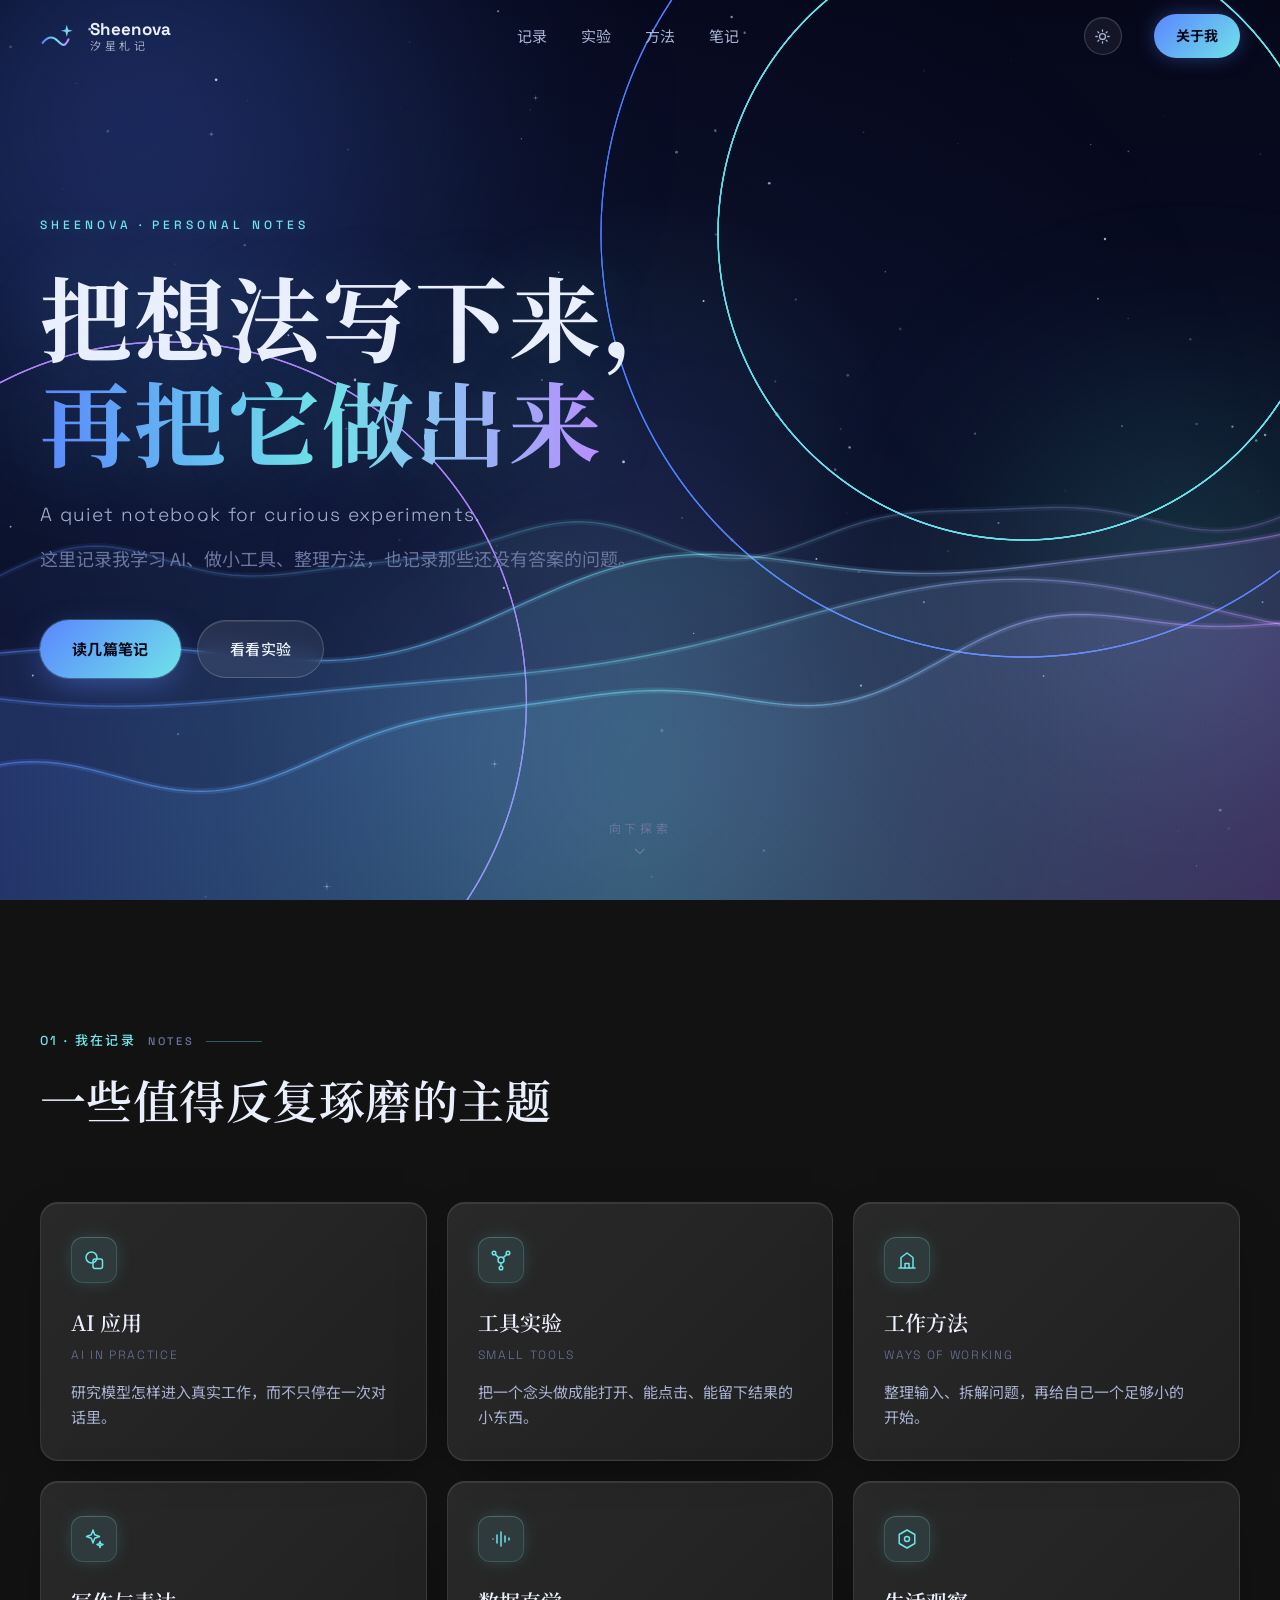
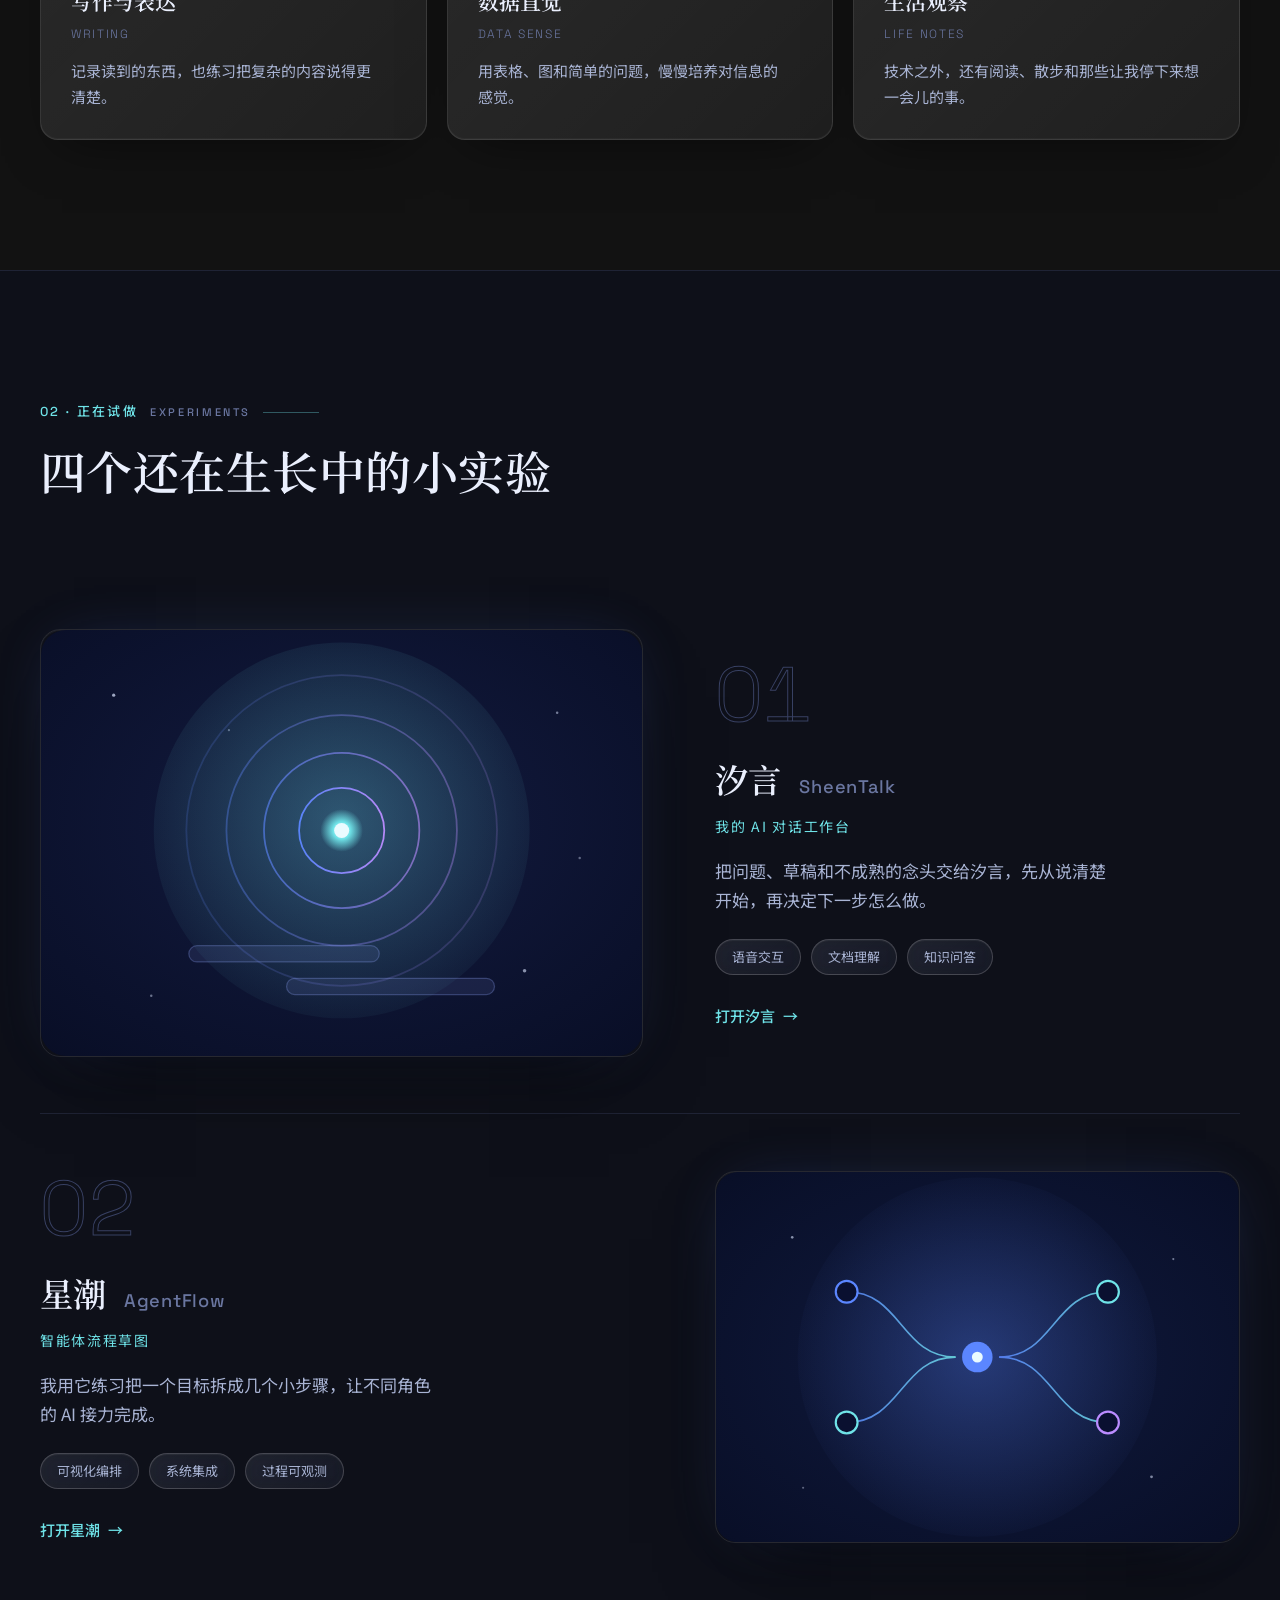
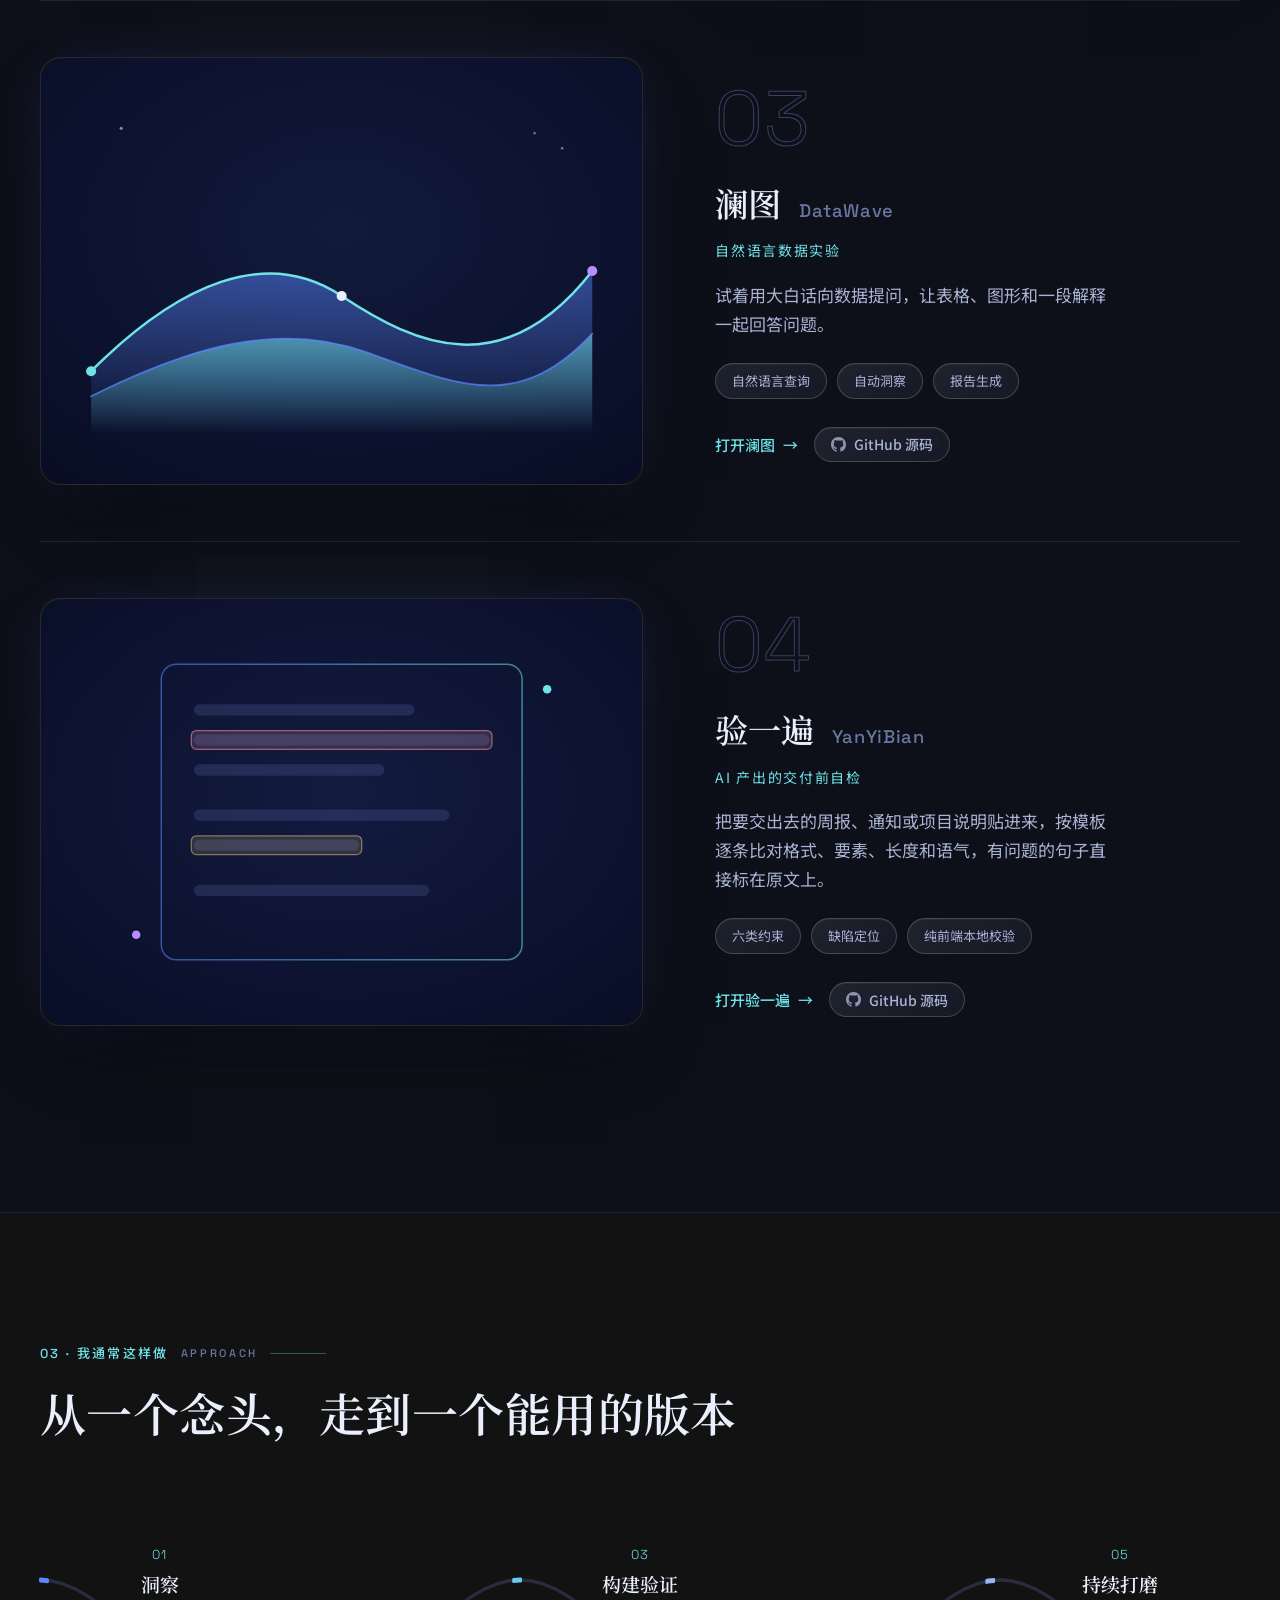
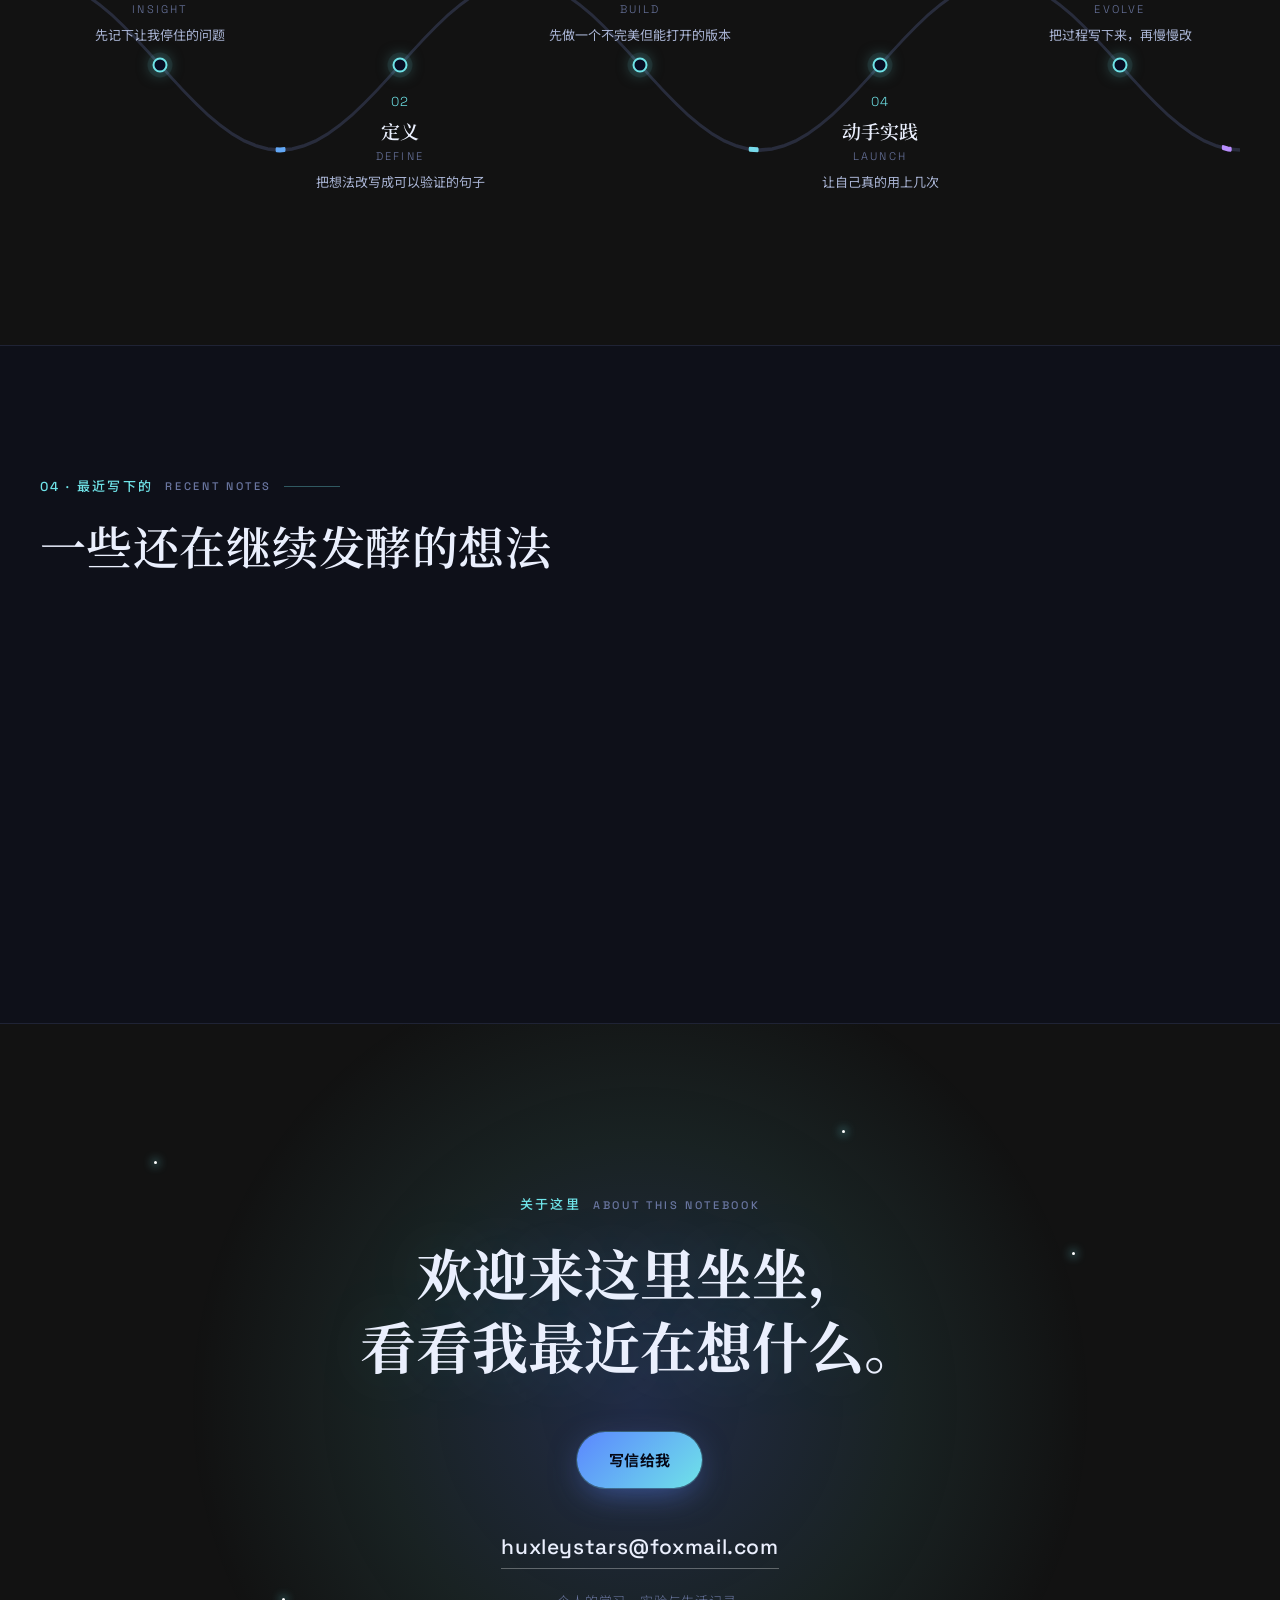
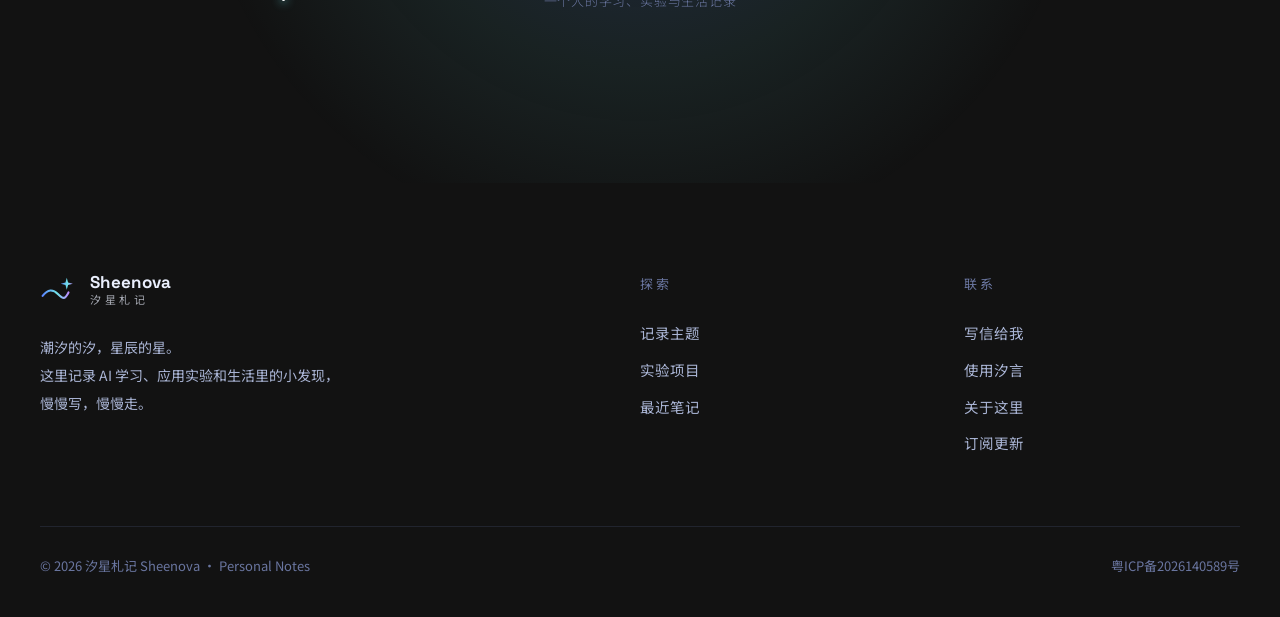
==== index.html @ e11d9e6f "feat: 并入验一遍实验页（纯前端约束校验与缺陷定位） - 新增 yanyibian.html / yanyibian.css / yanyibian.js：六类约束检查、缺陷定位到片段、三档结论 " ====
<!DOCTYPE html>
<html lang="zh-CN">
<head>
<meta charset="UTF-8">
<script>/* 主题须在首帧前定下来，否则会先闪暗色再跳。默认暗色，不跟随系统。 */(function(){try{var t=localStorage.getItem("sheenova-theme");document.documentElement.setAttribute("data-theme",t==="light"?"light":"dark");}catch(e){}})();</script>
<meta name="viewport" content="width=device-width, initial-scale=1.0">
<title>汐星札记 Sheenova — 一个人的 AI 实验与生活记录</title>
<meta name="description" content="汐星札记是一个个人博客，记录 AI 学习、应用实验、工作方法和生活里的小发现。">

<!-- 分享卡片：微信 / QQ / 微博 / Twitter 抓取用 -->
<meta property="og:type" content="website">
<meta property="og:site_name" content="汐星札记">
<meta property="og:locale" content="zh_CN">
<meta property="og:title" content="汐星札记 Sheenova — 一个人的 AI 实验与生活记录">
<meta property="og:description" content="记录 AI 学习、应用实验、工作方法和生活里的小发现。">
<meta property="og:url" content="https://sheenova.cn/">
<meta property="og:image" content="https://sheenova.cn/og-image.jpg">
<meta property="og:image:width" content="1200">
<meta property="og:image:height" content="630">
<meta property="og:image:alt" content="汐星札记 —— 汐言、星潮、澜图、验一遍四个实验的界面预览">
<meta name="twitter:card" content="summary_large_image">
<meta name="twitter:title" content="汐星札记 Sheenova">
<meta name="twitter:description" content="记录 AI 学习、应用实验、工作方法和生活里的小发现。">
<meta name="twitter:image" content="https://sheenova.cn/og-image.jpg">
<link rel="canonical" href="https://sheenova.cn/">
<link rel="alternate" type="application/rss+xml" title="汐星札记" href="feed.xml">

<!-- 站点图标：老浏览器取 ico，现代浏览器取内联 SVG -->
<link rel="icon" href="favicon.ico" sizes="any">
<link rel="icon" href="data:image/svg+xml,%3Csvg xmlns='http://www.w3.org/2000/svg' viewBox='0 0 32 32'%3E%3Cdefs%3E%3ClinearGradient id='g' x1='0' y1='0' x2='1' y2='1'%3E%3Cstop offset='0' stop-color='%235B86FF'/%3E%3Cstop offset='1' stop-color='%23BB8CFF'/%3E%3C/linearGradient%3E%3C/defs%3E%3Cpath d='M16 3l2.8 8.2L27 14l-8.2 2.8L16 25l-2.8-8.2L5 14l8.2-2.8z' fill='url(%23g)'/%3E%3C/svg%3E">
<link rel="preconnect" href="https://fonts.googleapis.com">
<link rel="preconnect" href="https://fonts.gstatic.com" crossorigin>
<link href="https://fonts.googleapis.com/css2?family=Noto+Serif+SC:wght@600;700&family=Noto+Sans+SC:wght@400;500;700&family=Space+Grotesk:wght@300;500;700&display=swap" rel="stylesheet">
<link rel="stylesheet" href="style.css?v=5">
<link rel="stylesheet" href="theme.css?v=1">
<noscript><style>.reveal{opacity:1 !important;transform:none !important}.cursor-glow{display:none}</style></noscript>
</head>
<body>

<!-- 动态背景：流动渐变光晕 + 星空 + 鼠标光晕 -->
<div class="aurora" aria-hidden="true">
  <span class="blob blob-1"></span>
  <span class="blob blob-2"></span>
  <span class="blob blob-3"></span>
</div>
<canvas id="cosmos" aria-hidden="true"></canvas>
<div class="cursor-glow" aria-hidden="true"></div>

<!-- ============ NAV ============ -->
<nav id="nav" aria-label="主导航">
  <div class="nav-inner">
    <a class="brand" href="#top" aria-label="汐星札记首页">
      <svg class="brand-mark" viewBox="0 0 44 32" fill="none" aria-hidden="true">
        <defs>
          <linearGradient id="lg-brand" x1="0" y1="0" x2="1" y2="0">
            <stop offset="0" stop-color="#5B86FF"/>
            <stop offset=".55" stop-color="#6FE3E8"/>
            <stop offset="1" stop-color="#BB8CFF"/>
          </linearGradient>
        </defs>
        <path d="M3 24 C 9 16, 15 16, 21 22 S 29 28, 33 20" stroke="url(#lg-brand)" stroke-width="2.4" stroke-linecap="round"/>
        <path d="M31 3 L32.5 8.5 L38 10 L32.5 11.5 L31 17 L29.5 11.5 L24 10 L29.5 8.5 Z" fill="url(#lg-brand)"/>
      </svg>
      <span class="brand-text">
        <span class="brand-en">Sheenova</span>
        <span class="brand-cn">汐星札记</span>
      </span>
    </a>
    <div class="nav-links" id="nav-links">
      <a href="#capabilities">记录</a>
      <a href="#products">实验</a>
      <a href="#method">方法</a>
      <a href="#insights">笔记</a>
    </div>
    <button class="theme-toggle" type="button" aria-label="切换到白天模式" aria-pressed="false">
  <svg class="ti-sun" viewBox="0 0 24 24" fill="none" stroke="currentColor" stroke-width="1.8" stroke-linecap="round" aria-hidden="true"><circle cx="12" cy="12" r="4.2"/><path d="M12 2.6v2.1M12 19.3v2.1M2.6 12h2.1M19.3 12h2.1M5.4 5.4l1.5 1.5M17.1 17.1l1.5 1.5M18.6 5.4l-1.5 1.5M6.9 17.1l-1.5 1.5"/></svg>
  <svg class="ti-moon" viewBox="0 0 24 24" fill="none" stroke="currentColor" stroke-width="1.8" stroke-linecap="round" stroke-linejoin="round" aria-hidden="true"><path d="M20.6 14.7A8.7 8.7 0 1 1 9.3 3.4a6.9 6.9 0 0 0 11.3 11.3Z"/></svg>
</button>
<a class="nav-cta" href="#contact">关于我</a>
    <button class="nav-toggle" aria-label="打开菜单" aria-expanded="false">
      <span></span><span></span>
    </button>
  </div>
</nav>

<!-- ============ HERO ============ -->
<header class="hero" id="top">
  <canvas id="tide" aria-hidden="true"></canvas>
  <div class="hero-content">
    <p class="hero-eyebrow">SHEENOVA · PERSONAL NOTES</p>
    <h1 class="hero-title">把想法写下来，<br><span class="grad-text">再把它做出来</span></h1>
    <p class="hero-en">A quiet notebook for curious experiments.</p>
    <p class="hero-sub">这里记录我学习 AI、做小工具、整理方法，也记录那些还没有答案的问题。</p>
    <div class="hero-ctas">
      <a class="btn btn-primary" href="#insights">读几篇笔记</a>
      <a class="btn btn-ghost" href="#products">看看实验</a>
    </div>
  </div>
  <div class="hero-hint" aria-hidden="true">
    <span>向下探索</span>
    <svg viewBox="0 0 16 16" fill="none"><path d="M3 6l5 5 5-5" stroke="currentColor" stroke-width="1.5" stroke-linecap="round" stroke-linejoin="round"/></svg>
  </div>
</header>

<main>

<!-- ============ 记录主题 ============ -->
<section class="section" id="capabilities">
  <div class="container">
    <div class="section-head reveal">
      <p class="section-label">01 · 我在记录 <span>NOTES</span></p>
      <h2 class="section-title">一些值得反复琢磨的主题</h2>
    </div>
    <div class="cap-grid">
      <article class="cap-card reveal" style="--d:.0s">
        <div class="cap-icon"><svg viewBox="0 0 24 24" fill="none" stroke="currentColor" stroke-width="1.5" stroke-linecap="round"><circle cx="9.5" cy="9.5" r="5.5"/><rect x="11" y="11" width="9.5" height="9.5" rx="2"/></svg></div>
        <h3>AI 应用</h3>
        <p class="cap-en">AI IN PRACTICE</p>
        <p class="cap-desc">研究模型怎样进入真实工作，而不只停在一次对话里。</p>
      </article>
      <article class="cap-card reveal" style="--d:.06s">
        <div class="cap-icon"><svg viewBox="0 0 24 24" fill="none" stroke="currentColor" stroke-width="1.5" stroke-linecap="round"><circle cx="12" cy="12" r="3"/><circle cx="5" cy="5" r="1.8"/><circle cx="19" cy="5" r="1.8"/><circle cx="12" cy="20" r="1.8"/><path d="M6.6 6.6 10 10M17.4 6.6 14 10M12 15v3.2"/></svg></div>
        <h3>工具实验</h3>
        <p class="cap-en">SMALL TOOLS</p>
        <p class="cap-desc">把一个念头做成能打开、能点击、能留下结果的小东西。</p>
      </article>
      <article class="cap-card reveal" style="--d:.12s">
        <div class="cap-icon"><svg viewBox="0 0 24 24" fill="none" stroke="currentColor" stroke-width="1.5" stroke-linecap="round" stroke-linejoin="round"><path d="M4 20h16M6 20V9.5L12 5l6 4.5V20"/><path d="M10 20v-4.5h4V20"/></svg></div>
        <h3>工作方法</h3>
        <p class="cap-en">WAYS OF WORKING</p>
        <p class="cap-desc">整理输入、拆解问题，再给自己一个足够小的开始。</p>
      </article>
      <article class="cap-card reveal" style="--d:.0s">
        <div class="cap-icon"><svg viewBox="0 0 24 24" fill="none" stroke="currentColor" stroke-width="1.5" stroke-linejoin="round"><path d="M11 3l1.7 4.8L17.5 9.5l-4.8 1.7L11 16l-1.7-4.8L4.5 9.5l4.8-1.7Z"/><path d="M18 14.5l.8 2.2 2.2.8-2.2.8-.8 2.2-.8-2.2-2.2-.8 2.2-.8Z"/></svg></div>
        <h3>写作与表达</h3>
        <p class="cap-en">WRITING</p>
        <p class="cap-desc">记录读到的东西，也练习把复杂的内容说得更清楚。</p>
      </article>
      <article class="cap-card reveal" style="--d:.06s">
        <div class="cap-icon"><svg viewBox="0 0 24 24" fill="none" stroke="currentColor" stroke-width="1.5" stroke-linecap="round"><path d="M4 12v.01M8 8v8M12 5v14M16 9v6M20 11v2"/></svg></div>
        <h3>数据直觉</h3>
        <p class="cap-en">DATA SENSE</p>
        <p class="cap-desc">用表格、图和简单的问题，慢慢培养对信息的感觉。</p>
      </article>
      <article class="cap-card reveal" style="--d:.12s">
        <div class="cap-icon"><svg viewBox="0 0 24 24" fill="none" stroke="currentColor" stroke-width="1.5" stroke-linejoin="round"><path d="M12 3l7.8 4.5v9L12 21l-7.8-4.5v-9Z"/><circle cx="12" cy="12" r="2.5"/></svg></div>
        <h3>生活观察</h3>
        <p class="cap-en">LIFE NOTES</p>
        <p class="cap-desc">技术之外，还有阅读、散步和那些让我停下来想一会儿的事。</p>
      </article>
    </div>
  </div>
</section>

<!-- ============ 实验项目 ============ -->
<section class="section section-tint" id="products">
  <div class="container">
    <div class="section-head reveal">
      <p class="section-label">02 · 正在试做 <span>EXPERIMENTS</span></p>
      <h2 class="section-title">四个还在生长中的小实验</h2>
    </div>

    <div class="product-row reveal">
      <div class="product-visual" aria-hidden="true">
        <svg viewBox="0 0 480 340" fill="none">
          <defs>
            <radialGradient id="pv1bg" cx=".5" cy=".45" r=".85">
              <stop offset="0" stop-color="#131B40"/>
              <stop offset="1" stop-color="#070C22"/>
            </radialGradient>
            <radialGradient id="pv1glow" cx=".5" cy=".47" r=".62">
              <stop offset="0" stop-color="#6FE3E8" stop-opacity=".3"/>
              <stop offset="1" stop-color="#6FE3E8" stop-opacity="0"/>
            </radialGradient>
            <linearGradient id="pv1line" x1="0" y1="0" x2="1" y2="0">
              <stop offset="0" stop-color="#5B86FF"/><stop offset="1" stop-color="#BB8CFF"/>
            </linearGradient>
            <radialGradient id="pv1core" cx=".5" cy=".5" r=".5">
              <stop offset="0" stop-color="#EAFBFF"/>
              <stop offset=".4" stop-color="#6FE3E8"/>
              <stop offset="1" stop-color="#6FE3E8" stop-opacity="0"/>
            </radialGradient>
          </defs>
          <rect width="480" height="340" rx="20" fill="url(#pv1bg)"/>
          <g fill="#DCE6FF">
            <circle cx="58" cy="52" r="1.3" opacity=".7"/>
            <circle cx="412" cy="66" r="1" opacity=".5"/>
            <circle cx="386" cy="272" r="1.4" opacity=".6"/>
            <circle cx="88" cy="292" r="1" opacity=".45"/>
            <circle cx="430" cy="182" r="1" opacity=".4"/>
            <circle cx="150" cy="80" r=".9" opacity=".4"/>
          </g>
          <circle cx="240" cy="160" r="150" fill="url(#pv1glow)"/>
          <g class="pv-ripples" stroke="url(#pv1line)" fill="none" stroke-width="1.4">
            <circle cx="240" cy="160" r="34" opacity=".95"/>
            <circle cx="240" cy="160" r="62" opacity=".6"/>
            <circle cx="240" cy="160" r="92" opacity=".36"/>
            <circle cx="240" cy="160" r="124" opacity=".18"/>
          </g>
          <circle cx="240" cy="160" r="17" fill="url(#pv1core)"/>
          <circle cx="240" cy="160" r="6" fill="#EAFBFF"/>
          <g class="pv-bars">
            <rect x="118" y="252" width="152" height="13" rx="6.5" fill="rgba(146,168,255,.1)" stroke="rgba(146,168,255,.28)"/>
            <rect x="196" y="278" width="166" height="13" rx="6.5" fill="rgba(146,168,255,.1)" stroke="rgba(146,168,255,.28)"/>
          </g>
        </svg>
      </div>
      <div class="product-copy">
        <p class="product-num">01</p>
        <h3 class="product-name">汐言 <span>SheenTalk</span></h3>
        <p class="product-tag">我的 AI 对话工作台</p>
        <p class="product-desc">把问题、草稿和不成熟的念头交给汐言，先从说清楚开始，再决定下一步怎么做。</p>
        <ul class="chip-list">
          <li>语音交互</li><li>文档理解</li><li>知识问答</li>
        </ul>
        <a class="text-link" href="sheentalk.html">打开汐言 <span aria-hidden="true">→</span></a>
      </div>
    </div>

    <div class="product-row product-flip reveal">
      <div class="product-visual" aria-hidden="true">
        <svg viewBox="0 0 480 340" fill="none">
          <defs>
            <radialGradient id="pv2bg" cx=".5" cy=".5" r=".85">
              <stop offset="0" stop-color="#101A3E"/>
              <stop offset="1" stop-color="#070C22"/>
            </radialGradient>
            <linearGradient id="pv2line" x1="0" y1="0" x2="1" y2="0">
              <stop offset="0" stop-color="#5B86FF"/><stop offset="1" stop-color="#6FE3E8"/>
            </linearGradient>
            <radialGradient id="pv2glow" cx=".5" cy=".5" r=".55">
              <stop offset="0" stop-color="#5B86FF" stop-opacity=".3"/>
              <stop offset="1" stop-color="#5B86FF" stop-opacity="0"/>
            </radialGradient>
          </defs>
          <rect width="480" height="340" rx="20" fill="url(#pv2bg)"/>
          <g fill="#DCE6FF">
            <circle cx="70" cy="60" r="1.2" opacity=".6"/>
            <circle cx="420" cy="80" r="1" opacity=".5"/>
            <circle cx="400" cy="280" r="1.3" opacity=".55"/>
            <circle cx="80" cy="290" r="1" opacity=".4"/>
          </g>
          <circle cx="240" cy="170" r="165" fill="url(#pv2glow)"/>
          <g stroke="url(#pv2line)" stroke-width="1.5" fill="none" opacity=".85">
            <path d="M120 110 C 170 110, 170 170, 220 170"/>
            <path d="M120 230 C 170 230, 170 170, 220 170"/>
            <path d="M260 170 C 310 170, 310 110, 360 110"/>
            <path d="M260 170 C 310 170, 310 230, 360 230"/>
          </g>
          <g class="pv-nodes">
            <circle cx="120" cy="110" r="10" fill="#0A1030" stroke="#5B86FF" stroke-width="2"/>
            <circle cx="120" cy="230" r="10" fill="#0A1030" stroke="#6FE3E8" stroke-width="2"/>
            <circle cx="240" cy="170" r="14" fill="#5B86FF"/>
            <circle cx="360" cy="110" r="10" fill="#0A1030" stroke="#6FE3E8" stroke-width="2"/>
            <circle cx="360" cy="230" r="10" fill="#0A1030" stroke="#BB8CFF" stroke-width="2"/>
          </g>
          <circle cx="240" cy="170" r="5" fill="#EAFBFF"/>
        </svg>
      </div>
      <div class="product-copy">
        <p class="product-num">02</p>
        <h3 class="product-name">星潮 <span>AgentFlow</span></h3>
        <p class="product-tag">智能体流程草图</p>
        <p class="product-desc">我用它练习把一个目标拆成几个小步骤，让不同角色的 AI 接力完成。</p>
        <ul class="chip-list">
          <li>可视化编排</li><li>系统集成</li><li>过程可观测</li>
        </ul>
        <a class="text-link" href="starflow.html">打开星潮 <span aria-hidden="true">→</span></a>
      </div>
    </div>

    <div class="product-row reveal">
      <div class="product-visual" aria-hidden="true">
        <svg viewBox="0 0 480 340" fill="none">
          <defs>
            <radialGradient id="pv3bg" cx=".5" cy=".4" r=".85">
              <stop offset="0" stop-color="#121A3C"/>
              <stop offset="1" stop-color="#070C22"/>
            </radialGradient>
            <linearGradient id="pv3a" x1="0" y1="0" x2="0" y2="1">
              <stop offset="0" stop-color="#5B86FF" stop-opacity=".5"/><stop offset="1" stop-color="#5B86FF" stop-opacity="0"/>
            </linearGradient>
            <linearGradient id="pv3b" x1="0" y1="0" x2="0" y2="1">
              <stop offset="0" stop-color="#6FE3E8" stop-opacity=".55"/><stop offset="1" stop-color="#6FE3E8" stop-opacity="0"/>
            </linearGradient>
          </defs>
          <rect width="480" height="340" rx="20" fill="url(#pv3bg)"/>
          <g fill="#DCE6FF">
            <circle cx="64" cy="56" r="1.2" opacity=".6"/>
            <circle cx="416" cy="72" r="1" opacity=".5"/>
            <circle cx="394" cy="60" r="1.1" opacity=".4"/>
          </g>
          <g class="pv-waves">
            <path d="M40 250 C 110 180, 180 150, 240 190 S 370 260, 440 170 L440 300 L40 300 Z" fill="url(#pv3a)"/>
            <path d="M40 270 C 120 230, 190 210, 260 235 S 380 285, 440 220 L440 300 L40 300 Z" fill="url(#pv3b)"/>
            <path d="M40 250 C 110 180, 180 150, 240 190 S 370 260, 440 170" stroke="#6FE3E8" stroke-width="2" fill="none" stroke-linecap="round"/>
            <path d="M40 270 C 120 230, 190 210, 260 235 S 380 285, 440 220" stroke="#5B86FF" stroke-width="1.5" fill="none" stroke-linecap="round" opacity=".7"/>
          </g>
          <g class="pv-dots" fill="#EAEFFD">
            <circle cx="240" cy="190" r="4"/>
            <circle cx="440" cy="170" r="4" fill="#BB8CFF"/>
            <circle cx="40" cy="250" r="4" fill="#6FE3E8"/>
          </g>
        </svg>
      </div>
      <div class="product-copy">
        <p class="product-num">03</p>
        <h3 class="product-name">澜图 <span>DataWave</span></h3>
        <p class="product-tag">自然语言数据实验</p>
        <p class="product-desc">试着用大白话向数据提问，让表格、图形和一段解释一起回答问题。</p>
        <ul class="chip-list">
          <li>自然语言查询</li><li>自动洞察</li><li>报告生成</li>
        </ul>
        <div class="product-links">
          <a class="text-link" href="datawave.html">打开澜图 <span aria-hidden="true">→</span></a>
          <a class="repo-btn" href="https://github.com/xuhuiay/sheenwave" target="_blank" rel="noopener noreferrer">
            <svg viewBox="0 0 16 16" width="15" height="15" fill="currentColor" aria-hidden="true"><path d="M8 0C3.58 0 0 3.58 0 8c0 3.54 2.29 6.53 5.47 7.59.4.07.55-.17.55-.38 0-.19-.01-.82-.01-1.49-2.01.37-2.53-.49-2.69-.94-.09-.23-.48-.94-.82-1.13-.28-.15-.68-.52-.01-.53.63-.01 1.08.58 1.23.82.72 1.21 1.87.87 2.33.66.07-.52.28-.87.51-1.07-1.78-.2-3.64-.89-3.64-3.95 0-.87.31-1.59.82-2.15-.08-.2-.36-1.02.08-2.12 0 0 .67-.21 2.2.82.64-.18 1.32-.27 2-.27s1.36.09 2 .27c1.53-1.04 2.2-.82 2.2-.82.44 1.1.16 1.92.08 2.12.51.56.82 1.27.82 2.15 0 3.07-1.87 3.75-3.65 3.95.29.25.54.73.54 1.48 0 1.07-.01 1.93-.01 2.2 0 .21.15.46.55.38A8.01 8.01 0 0 0 16 8c0-4.42-3.58-8-8-8z"/></svg>
            GitHub 源码
          </a>
        </div>
      </div>
    </div>

    <div class="product-row reveal">
      <div class="product-visual" aria-hidden="true">
        <svg viewBox="0 0 480 340" fill="none">
          <defs>
            <radialGradient id="pv4bg" cx=".5" cy=".45" r=".85">
              <stop offset="0" stop-color="#131B40"/>
              <stop offset="1" stop-color="#070C22"/>
            </radialGradient>
            <linearGradient id="pv4line" x1="0" y1="0" x2="1" y2="0">
              <stop offset="0" stop-color="#5B86FF"/><stop offset="1" stop-color="#6FE3E8"/>
            </linearGradient>
          </defs>
          <rect width="480" height="340" rx="20" fill="url(#pv4bg)"/>
          <rect x="96" y="52" width="288" height="236" rx="12" stroke="url(#pv4line)" stroke-width="1.2" opacity=".55"/>
          <g fill="rgba(146,168,255,.14)">
            <rect x="122" y="84" width="176" height="9" rx="4.5"/>
            <rect x="122" y="108" width="236" height="9" rx="4.5"/>
            <rect x="122" y="132" width="152" height="9" rx="4.5"/>
            <rect x="122" y="168" width="204" height="9" rx="4.5"/>
            <rect x="122" y="192" width="132" height="9" rx="4.5"/>
            <rect x="122" y="228" width="188" height="9" rx="4.5"/>
          </g>
          <rect x="120" y="105" width="240" height="15" rx="4" fill="rgba(255,154,175,.16)" stroke="rgba(255,154,175,.55)"/>
          <rect x="120" y="189" width="136" height="15" rx="4" fill="rgba(243,201,119,.14)" stroke="rgba(243,201,119,.5)"/>
          <circle cx="404" cy="72" r="3.4" fill="#6FE3E8"/>
          <circle cx="76" cy="268" r="3.4" fill="#BB8CFF"/>
        </svg>
      </div>
      <div class="product-copy">
        <p class="product-num">04</p>
        <h3 class="product-name">验一遍 <span>YanYiBian</span></h3>
        <p class="product-tag">AI 产出的交付前自检</p>
        <p class="product-desc">把要交出去的周报、通知或项目说明贴进来，按模板逐条比对格式、要素、长度和语气，有问题的句子直接标在原文上。</p>
        <ul class="chip-list">
          <li>六类约束</li><li>缺陷定位</li><li>纯前端本地校验</li>
        </ul>
        <div class="product-links">
          <a class="text-link" href="yanyibian.html">打开验一遍 <span aria-hidden="true">→</span></a>
          <a class="repo-btn" href="https://github.com/xuhuiay/验一遍" target="_blank" rel="noopener noreferrer">
            <svg viewBox="0 0 16 16" width="15" height="15" fill="currentColor" aria-hidden="true"><path d="M8 0C3.58 0 0 3.58 0 8c0 3.54 2.29 6.53 5.47 7.59.4.07.55-.17.55-.38 0-.19-.01-.82-.01-1.49-2.01.37-2.53-.49-2.69-.94-.09-.23-.48-.94-.82-1.13-.28-.15-.68-.52-.01-.53.63-.01 1.08.58 1.23.82.72 1.21 1.87.87 2.33.66.07-.52.28-.87.51-1.07-1.78-.2-3.64-.89-3.64-3.95 0-.87.31-1.59.82-2.15-.08-.2-.36-1.02.08-2.12 0 0 .67-.21 2.2.82.64-.18 1.32-.27 2-.27s1.36.09 2 .27c1.53-1.04 2.2-.82 2.2-.82.44 1.1.16 1.92.08 2.12.51.56.82 1.27.82 2.15 0 3.07-1.87 3.75-3.65 3.95.29.25.54.73.54 1.48 0 1.07-.01 1.93-.01 2.2 0 .21.15.46.55.38A8.01 8.01 0 0 0 16 8c0-4.42-3.58-8-8-8z"/></svg>
            GitHub 源码
          </a>
        </div>
      </div>
    </div>
  </div>
</section>

<!-- ============ 方法论 ============ -->
<section class="section" id="method">
  <div class="container">
    <div class="section-head reveal">
      <p class="section-label">03 · 我通常这样做 <span>APPROACH</span></p>
      <h2 class="section-title">从一个念头，走到一个能用的版本</h2>
    </div>

    <div class="method-track reveal" aria-hidden="false">
      <svg viewBox="0 0 1200 120" preserveAspectRatio="none" aria-hidden="true">
        <defs>
          <linearGradient id="method-grad" x1="0" y1="0" x2="1" y2="0">
            <stop offset="0" stop-color="#5B86FF"/><stop offset=".55" stop-color="#6FE3E8"/><stop offset="1" stop-color="#BB8CFF"/>
          </linearGradient>
        </defs>
        <path id="method-path" stroke="rgba(146,168,255,.18)" stroke-width="1.5" fill="none"/>
        <path id="method-path-flow" stroke="url(#method-grad)" stroke-width="2" fill="none" stroke-linecap="round" stroke-dasharray="8 240" class="flow"/>
      </svg>
      <div class="method-node" style="left:10%">
        <span class="dot"></span>
        <div class="method-label label-up">
          <p class="m-num">01</p><h3>洞察</h3><p class="m-en">Insight</p>
          <p class="m-desc">先记下让我停住的问题</p>
        </div>
      </div>
      <div class="method-node" style="left:30%">
        <span class="dot"></span>
        <div class="method-label label-down">
          <p class="m-num">02</p><h3>定义</h3><p class="m-en">Define</p>
          <p class="m-desc">把想法改写成可以验证的句子</p>
        </div>
      </div>
      <div class="method-node" style="left:50%">
        <span class="dot"></span>
        <div class="method-label label-up">
          <p class="m-num">03</p><h3>构建验证</h3><p class="m-en">Build</p>
          <p class="m-desc">先做一个不完美但能打开的版本</p>
        </div>
      </div>
      <div class="method-node" style="left:70%">
        <span class="dot"></span>
        <div class="method-label label-down">
          <p class="m-num">04</p><h3>动手实践</h3><p class="m-en">Launch</p>
          <p class="m-desc">让自己真的用上几次</p>
        </div>
      </div>
      <div class="method-node" style="left:90%">
        <span class="dot"></span>
        <div class="method-label label-up">
          <p class="m-num">05</p><h3>持续打磨</h3><p class="m-en">Evolve</p>
          <p class="m-desc">把过程写下来，再慢慢改</p>
        </div>
      </div>
    </div>

    <ol class="method-list">
      <li class="reveal"><span class="m-num">01</span><div><h3>洞察 <span class="m-en">Insight</span></h3><p>从一个小问题出发，找到真正值得琢磨的点</p></div></li>
      <li class="reveal"><span class="m-num">02</span><div><h3>定义 <span class="m-en">Define</span></h3><p>把模糊的想法，拆成能验证的小问题</p></div></li>
      <li class="reveal"><span class="m-num">03</span><div><h3>构建验证 <span class="m-en">Build</span></h3><p>先做最小版本，快速试错看看</p></div></li>
      <li class="reveal"><span class="m-num">04</span><div><h3>动手实践 <span class="m-en">Launch</span></h3><p>真正把它跑起来，而不只是停在想法</p></div></li>
      <li class="reveal"><span class="m-num">05</span><div><h3>持续打磨 <span class="m-en">Evolve</span></h3><p>记录下来，一遍遍改进</p></div></li>
    </ol>
  </div>
</section>

<!-- ============ 洞察 ============ -->
<section class="section section-tint" id="insights">
  <div class="container">
    <div class="section-head reveal">
      <p class="section-label">04 · 最近写下的 <span>RECENT NOTES</span></p>
      <h2 class="section-title">一些还在继续发酵的想法</h2>
    </div>
    <div class="insight-grid">
      <a class="insight-card reveal" href="note-small-tools.html" style="--d:.0s">
        <p class="i-cat">观察</p>
        <h3>我为什么还在做这些小工具</h3>
        <p class="i-ex">工具不一定要改变世界，先让今天的一个动作变得顺一点。</p>
        <p class="i-meta">2026.09.08 · 6 分钟阅读</p>
      </a>
      <a class="insight-card reveal" href="note-model-to-app.html" style="--d:.06s">
        <p class="i-cat">学习</p>
        <h3>从模型到应用，中间隔着什么</h3>
        <p class="i-ex">一次 API 调用很快，真正让人愿意反复使用却是另一回事。</p>
        <p class="i-meta">2026.08.26 · 10 分钟阅读</p>
      </a>
      <a class="insight-card reveal" href="note-manual.html" style="--d:.12s">
        <p class="i-cat">随想</p>
        <h3>给未来的自己留一份使用说明</h3>
        <p class="i-ex">记录不是为了显得完整，而是为了下次重新开始时少绕一点路。</p>
        <p class="i-meta">2026.08.11 · 5 分钟阅读</p>
      </a>
    </div>
  </div>
</section>

<!-- ============ CTA ============ -->
<section class="cta" id="contact">
  <span class="cta-star" style="top:18%;left:12%"></span>
  <span class="cta-star" style="top:30%;right:16%;animation-delay:1.2s"></span>
  <span class="cta-star" style="bottom:24%;left:22%;animation-delay:2.1s"></span>
  <span class="cta-star" style="top:14%;right:34%;animation-delay:.6s"></span>
  <div class="container cta-inner reveal">
    <p class="section-label light">关于这里 <span>ABOUT THIS NOTEBOOK</span></p>
    <h2 class="cta-title">欢迎来这里坐坐，<br>看看我最近在想什么。</h2>
    <div class="cta-actions">
      <a class="btn btn-primary" href="mailto:huxleystars@foxmail.com">写信给我</a>
    </div>
    <a class="cta-mail" href="mailto:huxleystars@foxmail.com">huxleystars@foxmail.com</a>
    <p class="cta-credit">一个人的学习、实验与生活记录</p>
  </div>
</section>

</main>

<!-- ============ FOOTER ============ -->
<footer id="footer">
  <div class="container">
    <div class="foot-grid">
      <div class="foot-brand">
        <a class="brand" href="#top">
          <svg class="brand-mark" viewBox="0 0 44 32" fill="none" aria-hidden="true">
            <path d="M3 24 C 9 16, 15 16, 21 22 S 29 28, 33 20" stroke="url(#lg-brand)" stroke-width="2.4" stroke-linecap="round"/>
            <path d="M31 3 L32.5 8.5 L38 10 L32.5 11.5 L31 17 L29.5 11.5 L24 10 L29.5 8.5 Z" fill="url(#lg-brand)"/>
          </svg>
          <span class="brand-text">
            <span class="brand-en">Sheenova</span>
          <span class="brand-cn">汐星札记</span>
          </span>
        </a>
        <p class="foot-blurb">潮汐的汐，星辰的星。<br>这里记录 AI 学习、应用实验和生活里的小发现，<br>慢慢写，慢慢走。</p>
      </div>
      <div class="foot-col">
        <p class="foot-title">探索</p>
        <a href="#capabilities">记录主题</a>
        <a href="#products">实验项目</a>
        <a href="#insights">最近笔记</a>
      </div>
      <div class="foot-col">
        <p class="foot-title">联系</p>
        <a href="mailto:huxleystars@foxmail.com">写信给我</a>
        <a href="sheentalk.html">使用汐言</a>
        <a href="#contact">关于这里</a>
        <a href="feed.xml">订阅更新</a>
      </div>
    </div>
    <div class="foot-bar">
      <p>© <span id="year">2026</span> 汐星札记 Sheenova · Personal Notes</p>
      <p class="foot-icp"><a href="https://beian.miit.gov.cn/" target="_blank" rel="noopener noreferrer">粤ICP备2026140589号</a></p>
    </div>
  </div>
</footer>

<script src="main.js?v=4"></script>
<script src="theme.js?v=1"></script>
</body>
</html>
---- style.css ----
/* ============================================================
   Sheenova 汐星札记 — 深空星潮 · 玻璃拟态版
   现代渐变 / 玻璃拟态 / 流动光晕动态背景 / 深色一致
   ============================================================ */

:root {
  --bg: #04060F;
  --bg-2: #070C22;
  --ink: #EAEFFD;
  --ink-2: #A9B4D4;
  --ink-3: #6A76A0;
  --primary: #5B86FF;
  --aqua: #6FE3E8;
  --violet: #BB8CFF;
  /* 玻璃拟态材质 */
  --glass-bg: rgba(255, 255, 255, .045);
  --glass-bg-2: rgba(255, 255, 255, .08);
  --glass-brd: rgba(255, 255, 255, .1);
  --glass-brd-2: rgba(255, 255, 255, .18);
  --glass-hi: rgba(255, 255, 255, .09);   /* 顶部高光线 */
  --hairline: rgba(146, 168, 255, .12);
  --hairline-strong: rgba(146, 168, 255, .22);
  /* 渐变 */
  --grad-tide: linear-gradient(90deg, #5B86FF 0%, #6FE3E8 50%, #BB8CFF 100%);
  --grad-btn: linear-gradient(135deg, #5B86FF 0%, #6FE3E8 100%);
  /* 注意：这里**不能**再定义 --grad-bg。
     早期一轮批量替换把它的三个色标换成了 var(--grad-bg) 自己，
     变成自我引用 —— 无效值，导致暗色下 body 静默退回纯色。
     背景渐变现在直接由 --bg-stop-1/2/3 拼（见下方 body），
     那三个变量在 theme.css 里注册成了 <color>，可以逐帧插值。 */
  --serif: "Noto Serif SC", "Songti SC", "STSong", serif;
  --sans: "Noto Sans SC", "PingFang SC", "Microsoft YaHei", sans-serif;
  --disp: "Space Grotesk", "Noto Sans SC", sans-serif;
  --ease: cubic-bezier(.22, .61, .36, 1);
  --radius: 18px;
  --nav-h: 72px;
}

* { margin: 0; padding: 0; box-sizing: border-box; }

html { scroll-behavior: smooth; overflow-x: hidden; }

body {
  background: var(--bg);
  /* 由三个已注册的色标拼出来，而不是引用一个整条渐变。
     整条渐变作为变量时，值一变就是离散跳变；
     三个色标注册成 <color> 之后会逐帧插值，背景才跟着平滑过渡。 */
  background: linear-gradient(180deg,
    var(--bg-stop-1) 0%,
    var(--bg-stop-2) 42%,
    var(--bg-stop-3) 100%);
  background-attachment: fixed;
  color: var(--ink);
  font-family: var(--sans);
  font-size: 17px;
  line-height: 1.7;
  -webkit-font-smoothing: antialiased;
  text-rendering: optimizeLegibility;
  overflow-x: hidden;
}

p { text-wrap: pretty; }
h1, h2, h3 { text-wrap: balance; }
a { color: inherit; text-decoration: none; }

::selection { background: rgba(91, 134, 255, .4); color: var(--ink); }

::-webkit-scrollbar { width: 10px; }
::-webkit-scrollbar-track { background: var(--bg); }
::-webkit-scrollbar-thumb { background: rgba(146, 168, 255, .2); border-radius: 6px; }
::-webkit-scrollbar-thumb:hover { background: rgba(146, 168, 255, .36); }

.container {
  width: min(1200px, 100% - 48px);
  margin-inline: auto;
}

section { scroll-margin-top: calc(var(--nav-h) + 16px); }

/* ============================================================
   动态背景层：流动渐变光晕 + 星空 + 鼠标光晕
   ============================================================ */
/* 流动渐变光晕（aurora blob） */
.aurora {
  position: fixed;
  inset: 0;
  z-index: -3;
  overflow: hidden;
  pointer-events: none;
}
.aurora .blob {
  position: absolute;
  border-radius: 50%;
  filter: blur(90px);
  -webkit-filter: blur(90px);
  will-change: transform;
  pointer-events: none;
}
.blob-1 {
  width: 62vmax; height: 62vmax;
  top: -22%; left: -14%;
  background: radial-gradient(circle at 40% 40%, rgba(78, 124, 255, .34), transparent 62%);
  animation: drift1 34s ease-in-out infinite;
}
.blob-2 {
  width: 50vmax; height: 50vmax;
  top: 30%; right: -18%;
  background: radial-gradient(circle at 50% 50%, rgba(94, 232, 224, .26), transparent 60%);
  animation: drift2 42s ease-in-out infinite;
}
.blob-3 {
  width: 55vmax; height: 55vmax;
  bottom: -24%; left: 22%;
  background: radial-gradient(circle at 50% 50%, rgba(167, 139, 250, .24), transparent 62%);
  animation: drift3 48s ease-in-out infinite;
}
@keyframes drift1 {
  0%, 100% { transform: translate(0, 0) scale(1); }
  50% { transform: translate(7%, 5%) scale(1.12); }
}
@keyframes drift2 {
  0%, 100% { transform: translate(0, 0) scale(1.05); }
  50% { transform: translate(-6%, 7%) scale(1); }
}
@keyframes drift3 {
  0%, 100% { transform: translate(0, 0) scale(1); }
  50% { transform: translate(5%, -6%) scale(1.1); }
}

/* 星空粒子画布 */
#cosmos {
  position: fixed;
  inset: 0;
  width: 100%;
  height: 100%;
  z-index: -1;
  pointer-events: none;
}

/* 鼠标跟随光晕 */
.cursor-glow {
  position: fixed;
  top: 0; left: 0;
  width: 540px;
  height: 540px;
  border-radius: 50%;
  background: radial-gradient(circle,
    rgba(91, 134, 255, .075) 0%,
    rgba(111, 227, 232, .035) 40%,
    transparent 66%);
  pointer-events: none;
  z-index: 1;
  mix-blend-mode: screen;
  will-change: transform;
}
@media (hover: none) { .cursor-glow { display: none; } }

/* ============================================================
   玻璃拟态通用材质
   ============================================================ */
.glass {
  background:
    linear-gradient(135deg, rgba(var(--ovl-rgb), .06), rgba(var(--ovl-rgb), .015)),
    var(--glass-bg);
  backdrop-filter: blur(20px) saturate(160%);
  -webkit-backdrop-filter: blur(20px) saturate(160%);
  border: 1px solid var(--glass-brd);
  box-shadow:
    inset 0 1px 0 var(--glass-hi),
    inset 0 -1px 0 rgba(255, 255, 255, .03),
    0 20px 50px -22px rgba(0, 0, 0, .55);
}

/* 降低透明度环境 / 不支持 backdrop-filter 时的实心回退 */
@media (prefers-reduced-transparency: reduce) {
  .glass, .cap-card, .insight-card, .contact-item, #nav.is-scrolled, .chip-list li, .repo-btn {
    backdrop-filter: none !important;
    -webkit-backdrop-filter: none !important;
    background: var(--fallback-panel) !important;
  }
}
@supports not ((backdrop-filter: blur(1px)) or (-webkit-backdrop-filter: blur(1px))) {
  .glass, .cap-card, .insight-card, .contact-item, #nav.is-scrolled, .repo-btn {
    background: var(--fallback-panel);
  }
}

/* ---------------- Reveal ---------------- */
.reveal {
  opacity: 0;
  transform: translateY(16px);
  transition: opacity .55s var(--ease), transform .55s var(--ease);
  transition-delay: var(--d, 0s);
}
.reveal.in { opacity: 1; transform: none; }

/* ---------------- 按钮 ---------------- */
.btn {
  display: inline-flex;
  align-items: center;
  justify-content: center;
  padding: 15px 32px;
  border-radius: 999px;
  font-size: 15px;
  font-weight: 500;
  letter-spacing: .02em;
  transition: transform .35s var(--ease), box-shadow .35s var(--ease),
              background-color .35s var(--ease), color .35s var(--ease),
              border-color .35s var(--ease);
  will-change: transform;
}
.btn:active { transform: scale(.97); }

.btn-primary {
  background: var(--grad-btn);
  color: #050816;
  font-weight: 700;
  box-shadow: 0 0 0 1px rgba(111, 227, 232, .25),
              0 10px 34px -8px rgba(91, 134, 255, .55);
}
.btn-primary:hover {
  transform: translateY(-2px);
  box-shadow: 0 0 0 1px rgba(111, 227, 232, .45),
              0 14px 44px -8px rgba(111, 227, 232, .65);
}

.btn-ghost {
  color: var(--ink);
  background: linear-gradient(135deg, rgba(var(--ovl-rgb), .06), rgba(var(--ovl-rgb), .02)), rgba(var(--ovl-rgb), .03);
  backdrop-filter: blur(12px);
  -webkit-backdrop-filter: blur(12px);
  border: 1px solid var(--glass-brd-2);
  box-shadow: inset 0 1px 0 var(--glass-hi);
}
.btn-ghost:hover {
  transform: translateY(-2px);
  border-color: rgba(111, 227, 232, .55);
  background: linear-gradient(135deg, rgba(111,227,232,.14), rgba(111,227,232,.04)), rgba(111,227,232,.05);
  box-shadow: inset 0 1px 0 var(--glass-hi), 0 0 28px -8px rgba(111, 227, 232, .4);
}

/* ============================================================
   NAV — 玻璃拟态导航
   ============================================================ */
#nav {
  position: fixed;
  inset: 0 0 auto 0;
  z-index: 100;
  height: var(--nav-h);
  color: var(--ink);
  transition: background-color .4s var(--ease), box-shadow .4s var(--ease),
              backdrop-filter .4s var(--ease);
}
#nav.is-scrolled {
  background: linear-gradient(180deg, rgba(var(--panel-2-rgb), .72), rgba(var(--panel-2-rgb), .6));
  backdrop-filter: blur(22px) saturate(160%);
  -webkit-backdrop-filter: blur(22px) saturate(160%);
  border-bottom: 1px solid var(--glass-brd);
  box-shadow: inset 0 1px 0 var(--glass-hi), 0 12px 34px -14px rgba(0, 0, 0, .6);
}
.nav-inner {
  width: min(1200px, 100% - 48px);
  margin-inline: auto;
  height: 100%;
  display: flex;
  align-items: center;
  gap: 32px;
}

.brand { display: inline-flex; align-items: center; gap: 12px; }
.brand-mark { width: 38px; height: 28px; flex: none; }
.brand-text { display: flex; flex-direction: column; line-height: 1.15; }
.brand-en {
  font-family: var(--disp);
  font-weight: 700;
  font-size: 17px;
  letter-spacing: .02em;
}
.brand-cn { font-size: 11px; letter-spacing: .34em; opacity: .68; }

.nav-links {
  display: flex;
  gap: 4px;
  margin-inline: auto;
}
.nav-links a {
  padding: 8px 15px;
  font-size: 15px;
  border-radius: 999px;
  color: var(--ink-2);
  transition: color .3s var(--ease), background-color .3s var(--ease), box-shadow .3s var(--ease);
}
.nav-links a:hover {
  color: var(--ink);
  background: rgba(111, 227, 232, .1);
  box-shadow: inset 0 1px 0 rgba(255,255,255,.06), 0 0 22px -6px rgba(111, 227, 232, .35);
}

.nav-cta {
  flex: none;
  padding: 10px 22px;
  border-radius: 999px;
  font-size: 14px;
  font-weight: 700;
  color: #050816;
  background: var(--grad-btn);
  box-shadow: 0 0 22px -4px rgba(91, 134, 255, .55);
  transition: transform .35s var(--ease), box-shadow .35s var(--ease);
}
.nav-cta:hover {
  transform: translateY(-1px);
  box-shadow: 0 0 32px -4px rgba(111, 227, 232, .7);
}

.nav-toggle {
  display: none;
  flex-direction: column;
  gap: 6px;
  background: none;
  border: 0;
  padding: 10px;
  cursor: pointer;
  color: inherit;
}
.nav-toggle span {
  width: 22px; height: 1.6px;
  background: currentColor;
  transition: transform .35s var(--ease);
}
#nav.is-open .nav-toggle span:first-child { transform: translateY(3.8px) rotate(45deg); }
#nav.is-open .nav-toggle span:last-child { transform: translateY(-3.8px) rotate(-45deg); }

/* ============================================================
   HERO
   ============================================================ */
.hero {
  position: relative;
  min-height: 100vh;
  min-height: 100svh;
  display: flex;
  align-items: center;
  overflow: hidden;
}
#tide {
  position: absolute;
  inset: 0;
  width: 100%;
  height: 100%;
  z-index: 0;
}
.hero-content {
  position: relative;
  z-index: 2;
  width: min(1200px, 100% - 48px);
  margin-inline: auto;
  padding: calc(var(--nav-h) + 40px) 0 120px;
}
.hero-eyebrow {
  font-family: var(--disp);
  font-weight: 500;
  font-size: 12px;
  letter-spacing: .34em;
  color: var(--aqua);
  margin-bottom: 28px;
  text-shadow: 0 0 18px rgba(111, 227, 232, .4);
}
.hero-title {
  font-family: var(--serif);
  font-weight: 700;
  font-size: clamp(46px, 7.4vw, 92px);
  line-height: 1.14;
  letter-spacing: .02em;
  color: var(--ink);
  text-shadow: 0 0 80px rgba(111, 227, 232, .18);
}
.grad-text {
  /* 同样由已注册的色标拼，让渐变字在切换时也逐帧过渡 */
  background: linear-gradient(90deg,
    var(--tide-1) 0%,
    var(--tide-2) 50%,
    var(--tide-3) 100%);
  -webkit-background-clip: text;
  background-clip: text;
  color: transparent;
}
.hero-en {
  margin-top: 26px;
  font-family: var(--disp);
  font-weight: 300;
  font-size: clamp(15px, 1.6vw, 19px);
  letter-spacing: .07em;
  color: var(--ink-2);
  max-width: 100%;
  overflow-wrap: break-word;
}
.hero-sub {
  margin-top: 12px;
  font-size: clamp(15px, 1.5vw, 18px);
  color: var(--ink-3);
  max-width: 100%;
  overflow-wrap: break-word;
}
.hero-ctas {
  margin-top: 46px;
  display: flex;
  gap: 16px;
  flex-wrap: wrap;
}
.hero-hint {
  position: absolute;
  z-index: 2;
  left: 50%;
  bottom: 42px;
  transform: translateX(-50%);
  display: flex;
  flex-direction: column;
  align-items: center;
  gap: 6px;
  font-size: 12px;
  letter-spacing: .3em;
  color: var(--ink-3);
}
.hero-hint svg { width: 14px; height: 14px; animation: hintFloat 2.4s var(--ease) infinite; }
@keyframes hintFloat {
  0%, 100% { transform: translateY(0); }
  50% { transform: translateY(6px); }
}

/* ============================================================
   SECTIONS 通用
   ============================================================ */
.section { padding: 130px 0; position: relative; }
.section-tint {
  background: rgba(var(--panel-3-rgb), .42);
  border-block: 1px solid var(--hairline);
}

.section-head { max-width: 720px; margin-bottom: 72px; }
.section-label {
  font-family: var(--disp);
  font-weight: 500;
  font-size: 13px;
  letter-spacing: .18em;
  color: var(--aqua);
  margin-bottom: 18px;
  display: flex;
  align-items: center;
  gap: 12px;
}
.section-label::after {
  content: "";
  height: 1px;
  width: 56px;
  background: currentColor;
  opacity: .35;
}
.section-label span { color: var(--ink-3); letter-spacing: .24em; font-size: 11px; }
.section-label.light { color: var(--aqua); }
.section-label.light span { color: var(--ink-3); }

.section-title {
  font-family: var(--serif);
  font-weight: 600;
  font-size: clamp(30px, 4vw, 46px);
  line-height: 1.3;
  letter-spacing: .01em;
  color: var(--ink);
}

/* ---------------- 能力矩阵（玻璃卡片） ---------------- */
.cap-grid {
  display: grid;
  grid-template-columns: repeat(3, 1fr);
  gap: 20px;
}
.cap-card {
  position: relative;
  border-radius: var(--radius);
  padding: 34px 30px 30px;
  overflow: hidden;
  background:
    linear-gradient(135deg, rgba(var(--ovl-rgb), .06), rgba(var(--ovl-rgb), .015)),
    var(--glass-bg);
  backdrop-filter: blur(20px) saturate(160%);
  -webkit-backdrop-filter: blur(20px) saturate(160%);
  border: 1px solid var(--glass-brd);
  box-shadow:
    inset 0 1px 0 var(--glass-hi),
    inset 0 -1px 0 rgba(255, 255, 255, .03),
    0 20px 50px -22px rgba(0, 0, 0, .55);
  transition: transform .4s var(--ease), border-color .4s var(--ease),
              box-shadow .4s var(--ease), background-color .4s var(--ease);
}
.cap-card::before {
  content: "";
  position: absolute;
  inset: 0;
  background: radial-gradient(280px circle at var(--mx, 50%) var(--my, 50%),
              rgba(91, 134, 255, .16), transparent 66%);
  opacity: 0;
  transition: opacity .4s var(--ease);
  pointer-events: none;
}
.cap-card:hover {
  transform: translateY(-5px);
  border-color: rgba(111, 227, 232, .4);
  box-shadow:
    inset 0 1px 0 var(--glass-hi),
    0 26px 60px -24px rgba(0, 0, 0, .75),
    0 0 44px -12px rgba(91, 134, 255, .4);
}
.cap-card:hover::before { opacity: 1; }

.cap-icon {
  width: 46px; height: 46px;
  border-radius: 12px;
  display: grid;
  place-items: center;
  color: var(--aqua);
  background: rgba(111, 227, 232, .1);
  box-shadow: inset 0 1px 0 rgba(255,255,255,.1), inset 0 0 0 1px rgba(111, 227, 232, .18),
              0 0 20px -6px rgba(111, 227, 232, .35);
  margin-bottom: 22px;
  transition: background .4s var(--ease), color .4s var(--ease), box-shadow .4s var(--ease);
}
.cap-icon svg { width: 24px; height: 24px; }
.cap-card:hover .cap-icon {
  background: var(--grad-btn);
  color: #050816;
  box-shadow: 0 0 30px -4px rgba(91, 134, 255, .7);
}

.cap-card h3 {
  font-family: var(--serif);
  font-weight: 600;
  font-size: 21px;
  color: var(--ink);
  margin-bottom: 4px;
}
.cap-en {
  font-family: var(--disp);
  font-weight: 300;
  font-size: 12px;
  letter-spacing: .14em;
  color: var(--ink-3);
  margin-bottom: 14px;
}
.cap-desc { font-size: 15px; color: var(--ink-2); }

/* ---------------- 产品展示 ---------------- */
.product-row {
  display: grid;
  grid-template-columns: 1.15fr 1fr;
  gap: 72px;
  align-items: center;
  padding: 56px 0;
}
.product-row + .product-row { border-top: 1px solid var(--hairline); }
.product-flip .product-visual { order: 2; }
.product-flip .product-copy { order: 1; }

.product-visual svg {
  width: 100%;
  height: auto;
  display: block;
  border-radius: 20px;
  border: 1px solid var(--glass-brd);
  box-shadow:
    inset 0 1px 0 rgba(255,255,255,.06),
    0 34px 80px -34px rgba(0, 0, 0, .8),
    0 0 60px -24px rgba(91, 134, 255, .3);
  transition: transform .5s var(--ease), box-shadow .5s var(--ease);
}
.product-row:hover .product-visual svg {
  transform: translateY(-4px);
  box-shadow:
    inset 0 1px 0 rgba(255,255,255,.06),
    0 40px 90px -34px rgba(0, 0, 0, .85),
    0 0 80px -24px rgba(111, 227, 232, .4);
}
.pv-ripples circle { transform-origin: 240px 160px; animation: pvPulse 5s var(--ease) infinite; }
.pv-ripples circle:nth-child(2) { animation-delay: .8s; }
.pv-ripples circle:nth-child(3) { animation-delay: 1.6s; }
.pv-ripples circle:nth-child(4) { animation-delay: 2.4s; }
@keyframes pvPulse {
  0%, 100% { opacity: .18; }
  50% { opacity: .95; }
}
.pv-nodes circle { animation: pvNode 3.2s var(--ease) infinite; }
.pv-nodes circle:nth-child(2) { animation-delay: .5s; }
.pv-nodes circle:nth-child(3) { animation-delay: 1s; }
.pv-nodes circle:nth-child(4) { animation-delay: 1.5s; }
.pv-nodes circle:nth-child(5) { animation-delay: 2s; }
@keyframes pvNode {
  0%, 100% { stroke-width: 2; }
  50% { stroke-width: 3.5; }
}
.pv-waves { animation: pvDrift 9s ease-in-out infinite alternate; }
@keyframes pvDrift {
  from { transform: translateX(-8px); }
  to { transform: translateX(8px); }
}

.product-num {
  font-family: var(--disp);
  font-weight: 300;
  font-size: clamp(56px, 6vw, 84px);
  line-height: 1;
  color: transparent;
  -webkit-text-stroke: 1px rgba(146, 168, 255, .32);
  margin-bottom: 18px;
  font-variant-numeric: tabular-nums;
}
.product-name {
  font-family: var(--serif);
  font-weight: 600;
  font-size: clamp(26px, 2.6vw, 34px);
  color: var(--ink);
}
.product-name span {
  font-family: var(--disp);
  font-weight: 500;
  font-size: .55em;
  color: var(--ink-3);
  letter-spacing: .04em;
  margin-left: 10px;
}
.product-tag {
  margin-top: 8px;
  font-size: 14px;
  letter-spacing: .12em;
  color: var(--aqua);
}
.product-desc {
  margin-top: 18px;
  color: var(--ink-2);
  max-width: 44ch;
}
.chip-list {
  margin-top: 24px;
  display: flex;
  flex-wrap: wrap;
  gap: 10px;
  list-style: none;
}
.chip-list li {
  font-size: 13px;
  color: var(--ink-2);
  border: 1px solid var(--glass-brd-2);
  border-radius: 999px;
  padding: 6px 16px;
  background: linear-gradient(135deg, rgba(var(--ovl-rgb), .05), rgba(var(--ovl-rgb), .01)), rgba(var(--ovl-rgb), .03);
  backdrop-filter: blur(8px);
  -webkit-backdrop-filter: blur(8px);
  box-shadow: inset 0 1px 0 rgba(255,255,255,.05);
}
.text-link {
  margin-top: 28px;
  display: inline-flex;
  align-items: center;
  gap: 8px;
  font-size: 15px;
  font-weight: 500;
  color: var(--aqua);
}
.text-link span { transition: transform .35s var(--ease); }
.text-link:hover span { transform: translateX(5px); }

/* 卡片底部的动作行。两个入口的重量不同是有意的：
   「打开澜图」是站内主路径，保持文字链接的轻量形态；
   「GitHub 源码」是给想深挖实现的人的出口，做成胶囊按钮让它可被识别为
   一个明确的次级动作，但不抢走第一次点击。 */
.product-links {
  margin-top: 28px;
  display: flex;
  align-items: center;
  gap: 16px;
  flex-wrap: wrap;
}
.product-links .text-link { margin-top: 0; }

.repo-btn {
  display: inline-flex;
  align-items: center;
  gap: 8px;
  font-size: 14px;
  font-weight: 500;
  line-height: 1;
  color: var(--ink-2);
  padding: 9px 16px;
  border-radius: 999px;
  border: 1px solid var(--glass-brd-2);
  background: linear-gradient(135deg, rgba(var(--ovl-rgb), .05), rgba(var(--ovl-rgb), .01)), rgba(var(--ovl-rgb), .03);
  backdrop-filter: blur(8px);
  -webkit-backdrop-filter: blur(8px);
  box-shadow: inset 0 1px 0 rgba(255,255,255,.05);
  transition: color .3s var(--ease), border-color .3s var(--ease),
              transform .3s var(--ease), box-shadow .3s var(--ease);
}
.repo-btn svg { flex: 0 0 auto; opacity: .8; transition: opacity .3s var(--ease); }
.repo-btn:hover {
  color: var(--ink);
  border-color: rgba(111, 227, 232, .45);
  transform: translateY(-1px);
  box-shadow:
    inset 0 1px 0 rgba(255,255,255,.07),
    0 10px 24px -14px rgba(111, 227, 232, .55);
}
.repo-btn:hover svg { opacity: 1; }
.repo-btn:focus-visible {
  outline: 2px solid var(--aqua);
  outline-offset: 3px;
}
@media (prefers-reduced-motion: reduce) {
  .repo-btn:hover { transform: none; }
}

/* ---------------- 方法论 ---------------- */
.method-track {
  position: relative;
  height: 300px;
}
.method-track svg {
  position: absolute;
  inset: 0;
  width: 100%;
  height: 100%;
  overflow: visible;
}
.method-track .flow { animation: tideFlow 6s linear infinite; }
@keyframes tideFlow {
  from { stroke-dashoffset: 248; }
  to { stroke-dashoffset: 0; }
}

.method-node {
  position: absolute;
  top: 50%;
  transform: translate(-50%, 0);
  display: flex;
  flex-direction: column;
  align-items: center;
}
.method-node .dot {
  width: 15px; height: 15px;
  border-radius: 50%;
  background: var(--bg-2);
  border: 2px solid var(--aqua);
  transform: translateY(-50%);
  box-shadow: 0 0 16px rgba(111, 227, 232, .55),
              0 0 0 5px rgba(111, 227, 232, .08);
}
.method-label {
  position: absolute;
  width: 190px;
  text-align: center;
  left: 50%;
  transform: translateX(-50%);
}
.label-up { bottom: 34px; }
.label-down { top: 26px; }
.m-num {
  font-family: var(--disp);
  font-weight: 300;
  font-size: 13px;
  color: var(--aqua);
  letter-spacing: .1em;
}
.method-label h3 {
  font-family: var(--serif);
  font-weight: 600;
  font-size: 19px;
  color: var(--ink);
  margin-top: 2px;
}
.m-en {
  font-family: var(--disp);
  font-weight: 300;
  font-size: 11px;
  letter-spacing: .2em;
  color: var(--ink-3);
  text-transform: uppercase;
  margin-bottom: 6px;
}
.m-desc { font-size: 13px; line-height: 1.6; color: var(--ink-2); }

.method-list { display: none; }

/* ---------------- 洞察（玻璃卡片） ---------------- */
.insight-grid {
  display: grid;
  grid-template-columns: repeat(3, 1fr);
  gap: 20px;
}
.insight-card {
  display: flex;
  flex-direction: column;
  border-radius: var(--radius);
  padding: 30px 28px 26px;
  background:
    linear-gradient(135deg, rgba(var(--ovl-rgb), .06), rgba(var(--ovl-rgb), .015)),
    var(--glass-bg);
  backdrop-filter: blur(20px) saturate(160%);
  -webkit-backdrop-filter: blur(20px) saturate(160%);
  border: 1px solid var(--glass-brd);
  box-shadow:
    inset 0 1px 0 var(--glass-hi),
    inset 0 -1px 0 rgba(255, 255, 255, .03),
    0 20px 50px -22px rgba(0, 0, 0, .55);
  transition: transform .4s var(--ease), border-color .4s var(--ease),
              box-shadow .4s var(--ease), background-color .4s var(--ease);
}
.insight-card:hover {
  transform: translateY(-5px);
  border-color: rgba(111, 227, 232, .4);
  box-shadow:
    inset 0 1px 0 var(--glass-hi),
    0 26px 60px -24px rgba(0, 0, 0, .75),
    0 0 44px -12px rgba(91, 134, 255, .38);
}
.i-cat {
  font-size: 12px;
  letter-spacing: .2em;
  color: var(--aqua);
  margin-bottom: 16px;
}
.insight-card h3 {
  font-family: var(--serif);
  font-weight: 600;
  font-size: 21px;
  line-height: 1.5;
  color: var(--ink);
  transition: color .35s var(--ease);
}
.insight-card:hover h3 { color: var(--aqua); }
.i-ex {
  margin-top: 12px;
  font-size: 14px;
  color: var(--ink-2);
  flex: 1;
}
.i-meta {
  margin-top: 22px;
  padding-top: 16px;
  border-top: 1px solid var(--hairline);
  font-family: var(--disp);
  font-weight: 300;
  font-size: 12.5px;
  letter-spacing: .06em;
  color: var(--ink-3);
  font-variant-numeric: tabular-nums;
}

/* ---------------- CTA ---------------- */
.cta {
  position: relative;
  padding: 170px 0;
  overflow: hidden;
}
.cta::before {
  content: "";
  position: absolute;
  left: 50%; top: 50%;
  width: 940px; height: 940px;
  transform: translate(-50%, -50%);
  background: radial-gradient(circle,
    rgba(91, 134, 255, .22) 0%,
    rgba(111, 227, 232, .08) 40%,
    transparent 68%);
  pointer-events: none;
}
.cta-star {
  position: absolute;
  width: 3px; height: 3px;
  border-radius: 50%;
  background: #fff;
  box-shadow: 0 0 10px 1px rgba(111, 227, 232, .95);
  animation: twinkle 3.6s ease-in-out infinite;
}
@keyframes twinkle {
  0%, 100% { opacity: .15; transform: scale(.8); }
  50% { opacity: 1; transform: scale(1.3); }
}
.cta-inner { position: relative; text-align: center; }
.cta-inner .section-label { justify-content: center; }
.cta-inner .section-label::after { display: none; }
.cta-title {
  font-family: var(--serif);
  font-weight: 700;
  font-size: clamp(32px, 5vw, 56px);
  line-height: 1.3;
  color: var(--ink);
  margin-top: 20px;
  text-shadow: 0 0 70px rgba(111, 227, 232, .2);
}
.cta-actions {
  margin-top: 50px;
  display: flex;
  align-items: center;
  justify-content: center;
  gap: 28px;
  flex-wrap: wrap;
}
.cta-mail {
  display: inline-block;
  margin-top: 42px;
  font-family: var(--disp);
  font-weight: 500;
  font-size: clamp(17px, 1.8vw, 21px);
  letter-spacing: .03em;
  color: var(--ink);
  border-bottom: 1px solid rgba(var(--ovl-rgb), .3);
  padding-bottom: 3px;
  transition: color .35s var(--ease), border-color .35s var(--ease), text-shadow .35s var(--ease);
}
.cta-mail:hover {
  color: var(--aqua);
  border-color: var(--aqua);
  text-shadow: 0 0 20px rgba(111, 227, 232, .5);
}
.cta-credit {
  margin-top: 22px;
  font-family: var(--disp);
  font-weight: 300;
  font-size: 13px;
  letter-spacing: .06em;
  color: var(--ink-3);
}
.cta-credit a {
  color: var(--ink-2);
  border-bottom: 1px solid rgba(169, 180, 212, .3);
  transition: color .3s var(--ease), border-color .3s var(--ease);
}
.cta-credit a:hover { color: var(--ink); border-color: var(--ink); }

/* ============================================================
   FOOTER
   ============================================================ */
#footer {
  padding: 90px 0 40px;
  position: relative;
}
.foot-grid {
  display: grid;
  grid-template-columns: 2fr 1fr 1fr;
  gap: 48px;
  padding-bottom: 64px;
}
.foot-brand .brand { color: var(--ink); }
.foot-blurb {
  margin-top: 22px;
  font-size: 14px;
  line-height: 2;
  color: var(--ink-2);
}
.foot-title {
  font-size: 13px;
  letter-spacing: .22em;
  color: var(--ink-3);
  margin-bottom: 20px;
}
.foot-col a {
  display: block;
  font-size: 14.5px;
  color: var(--ink-2);
  padding: 6px 0;
  transition: color .3s var(--ease);
}
.foot-col a:hover { color: var(--aqua); }
.foot-bar {
  border-top: 1px solid var(--hairline);
  padding-top: 28px;
  display: flex;
  justify-content: space-between;
  gap: 16px;
  flex-wrap: wrap;
  font-size: 13px;
  color: var(--ink-3);
}

/* ============================================================
   响应式
   ============================================================ */
@media (max-width: 1024px) {
  .cap-grid { grid-template-columns: repeat(2, 1fr); }
  .product-row { gap: 44px; }
  .insight-grid { grid-template-columns: repeat(2, 1fr); }
}

@media (max-width: 768px) {
  .nav-links {
    position: absolute;
    top: var(--nav-h);
    left: 0; right: 0;
    flex-direction: column;
    gap: 0;
    background: rgba(var(--panel-1-rgb), .96);
    backdrop-filter: blur(20px);
    -webkit-backdrop-filter: blur(20px);
    border-bottom: 1px solid var(--glass-brd);
    box-shadow: 0 24px 40px -24px rgba(0, 0, 0, .8);
    padding: 12px 24px 20px;
    display: none;
  }
  #nav.is-open .nav-links { display: flex; }
  .nav-links a { color: var(--ink); padding: 14px 8px; font-size: 16px; }
  .nav-cta { display: none; }
  .nav-toggle { display: flex; margin-left: auto; }
  .nav-inner { gap: 16px; }

  .section { padding: 88px 0; }
  .section-head { margin-bottom: 48px; }

  /* 移动端防文字溢出 */
  .hero-en, .hero-sub { letter-spacing: .02em; }

  .cap-grid { grid-template-columns: 1fr; }

  .product-row { grid-template-columns: 1fr; gap: 32px; padding: 44px 0; }
  .product-flip .product-visual { order: 0; }

  .method-track { display: none; }
  .method-list {
    display: block;
    list-style: none;
    border-left: 1px solid var(--hairline-strong);
  }
  .method-list li {
    position: relative;
    padding: 0 0 34px 28px;
  }
  .method-list li::before {
    content: "";
    position: absolute;
    left: -6.5px; top: 8px;
    width: 12px; height: 12px;
    border-radius: 50%;
    background: var(--bg-2);
    border: 2px solid var(--aqua);
    box-shadow: 0 0 12px rgba(111, 227, 232, .5);
  }
  .method-list .m-num {
    font-family: var(--disp);
    font-weight: 300;
    font-size: 12px;
    color: var(--aqua);
  }
  .method-list h3 {
    font-family: var(--serif);
    font-size: 19px;
    font-weight: 600;
    color: var(--ink);
    margin: 2px 0 4px;
  }
  .method-list .m-en {
    display: inline;
    font-size: 11px;
    letter-spacing: .16em;
    color: var(--ink-3);
    margin-left: 6px;
  }
  .method-list li p:not(.m-num) { font-size: 14px; color: var(--ink-2); }

  .insight-grid { grid-template-columns: 1fr; }

  .cta { padding: 110px 0; }
  .hero-hint { display: none; }

  .foot-grid { grid-template-columns: 1fr; gap: 36px; padding-bottom: 48px; }

}

/* ---------------- Reduced motion ---------------- */
@media (prefers-reduced-motion: reduce) {
  html { scroll-behavior: auto; }
  .reveal { opacity: 1; transform: none; transition: none; }
  .cursor-glow { display: none; }
  .aurora .blob { animation: none; }
  .hero-hint svg,
  .cta-star,
  .pv-ripples circle,
  .pv-nodes circle,
  .pv-waves,
  .method-track .flow { animation: none; }
}

/* ---------------- Keyboard focus ---------------- */
:focus-visible {
  outline: 2px solid #6FE3E8;
  outline-offset: 3px;
  border-radius: 4px;
}
---- theme.css ----
/* ============================================================
   汐星札记 —— 昼夜主题
   ============================================================

   架构
   ----
   主题由 <html data-theme="light|dark"> 驱动。默认暗色，因为那是站点
   现有的样子——跟随系统会改变现有访客看到的第一印象。

   本文件在所有页面样式**之后**加载。必须如此：`[data-theme="light"]`
   与 `:root` 的特异性同为 (0,1,0)，谁在后面谁生效。

   站点有 5 份页面 CSS（style / notes / datawave / starflow / sheentalk），
   各有一套自己的变量名。所幸同名变量的语义是一致的（--muted 在哪都是
   「次要文字」），所以这里可以一份覆盖全部，不必逐页写四遍。

   关于 rgba(var(--x-rgb), α)
   --------------------------
   页面 CSS 里原本散着 38 处 rgba(255,255,255,α) 和 23 处深色实底。
   它们已抽成颜色三元组变量，alpha 原样留在原地：
       暗色：--ovl-rgb: 255,255,255   → 渲染结果与改前逐字节相同
       亮色：--ovl-rgb: 18,26,51      → 同一套 alpha 自然变成深色叠加
   好处是亮色不必逐个重调 alpha——那些 .015/.035/.075 的细微差别是
   有意的层次设计，逐个翻译只会走样。
   ============================================================ */

/* ============================================================
   可插值的自定义属性
   ============================================================

   这是过渡能否平滑的关键，不是可选项。

   **未注册的自定义属性，值的变化是离散的。** 也就是说 --bg-stop-1 从
   #06081A 翻到 #FAFBFF 是一步到位的，于是引用它的 linear-gradient
   跟着一步到位 —— 整页背景瞬跳，而文字还在慢慢淡入。
   列表里写 background-image .42s 完全没用：CSS 根本无法在两个
   linear-gradient 之间插值。

   用 @property 把类型声明出来（<color> 或数值列表），浏览器才肯逐帧
   插值 —— 渐变色标会一帧一帧地变，整页背景就跟着平滑过渡。

   附带好处：rgba(var(--ovl-rgb), .06) 这种写法也能一起过渡。
   --ovl-rgb 是三元组，注册成 <number># 后按数值逐个插值，
   于是 40 处叠加色（含 17 处在渐变内部）全部自动平滑。

   兼容性：@property 在 Edge/Chrome 85+、Safari 16.4+、Firefox 128+ 支持。
   **不支持时行为退回改造前（直接跳变），不会坏。**
   ============================================================ */

@property --ovl-rgb { syntax: "<number>#"; inherits: true; initial-value: 255, 255, 255; }
@property --panel-1-rgb { syntax: "<number>#"; inherits: true; initial-value: 6, 9, 22; }
@property --panel-2-rgb { syntax: "<number>#"; inherits: true; initial-value: 8, 12, 29; }
@property --panel-3-rgb { syntax: "<number>#"; inherits: true; initial-value: 11, 16, 37; }
@property --panel-4-rgb { syntax: "<number>#"; inherits: true; initial-value: 5, 9, 25; }
@property --panel-5-rgb { syntax: "<number>#"; inherits: true; initial-value: 13, 19, 43; }
@property --panel-6-rgb { syntax: "<number>#"; inherits: true; initial-value: 2, 4, 13; }

@property --bg-stop-1 { syntax: "<color>"; inherits: true; initial-value: #06081A; }
@property --bg-stop-2 { syntax: "<color>"; inherits: true; initial-value: #080C22; }
@property --bg-stop-3 { syntax: "<color>"; inherits: true; initial-value: #060918; }

@property --tide-1 { syntax: "<color>"; inherits: true; initial-value: #5B86FF; }
@property --tide-2 { syntax: "<color>"; inherits: true; initial-value: #6FE3E8; }
@property --tide-3 { syntax: "<color>"; inherits: true; initial-value: #BB8CFF; }

/* 下面这几个是被**品牌渐变**引用的颜色变量（按钮、徽标、下划线等）。
   它们同样在主题间变化，不注册的话那些渐变也是瞬跳 ——
   按钮底色会在 0.42 秒里其余部分都在淡入时独自闪一下。 */
@property --blue { syntax: "<color>"; inherits: true; initial-value: #5B86FF; }
@property --aqua { syntax: "<color>"; inherits: true; initial-value: #6FE3E8; }
@property --accent { syntax: "<color>"; inherits: true; initial-value: #6FE3E8; }
@property --violet { syntax: "<color>"; inherits: true; initial-value: #BB8CFF; }
@property --bg { syntax: "<color>"; inherits: true; initial-value: #04060F; }
@property --app-bg { syntax: "<color>"; inherits: true; initial-value: #070A17; }
@property --glass-bg { syntax: "<color>"; inherits: true; initial-value: rgba(255, 255, 255, .045); }

/* ---------------- 暗色（默认） ---------------- */

:root {
  color-scheme: dark;

  /* 叠加面：深色下是白色叠加 */
  --ovl-rgb: 255, 255, 255;

  /* 面板底：编号保留原本的分层深度（顶栏 / 侧栏 / 工作区 / 控件 / 浮层 / 遮罩） */
  --panel-1-rgb: 6, 9, 22;
  --panel-2-rgb: 8, 12, 29;
  --panel-3-rgb: 11, 16, 37;
  --panel-4-rgb: 5, 9, 25;
  --panel-5-rgb: 13, 19, 43;
  --panel-6-rgb: 2, 4, 13;

  /* 无 backdrop-filter 环境下的实心回退 */
  --fallback-panel: #0D1430;

  /* 笔记页 body 渐变的三段色标 */
  --bg-stop-1: #06081A;
  --bg-stop-2: #080C22;
  --bg-stop-3: #060918;

  /* 首屏 + CTA 标题的渐变字 */
  --tide-1: #5B86FF;
  --tide-2: #6FE3E8;
  --tide-3: #BB8CFF;

  /* 切换按钮自成一套 token，不依赖各页变量——
     5 份页面 CSS 的变量名并不统一（--ink 只在 style/notes 有，
     --text 只在实验页有），借用任何一个都会在别的页面失效。 */
  --toggle-fg: #A9B4D4;
  --toggle-fg-hover: #EAEFFD;
  --toggle-bg: rgba(255, 255, 255, .06);
  --toggle-bg-hover: rgba(255, 255, 255, .1);
  --toggle-brd: rgba(255, 255, 255, .18);
  --toggle-brd-hover: rgba(111, 227, 232, .45);
  --toggle-hi: rgba(255, 255, 255, .07);
  --toggle-glow: rgba(111, 227, 232, .5);

  /* 状态色：实验页用来标运行结果。这几个色同时当圆点底和文字用，
     所以亮色下统一压深——圆点变深绿仍然看得见，文字则从「几乎隐形」变成可读。 */
  --state-ok: #7cf2c0;
  --state-danger: #ff9aaf;
  --state-warn: #f3c977;
}

/* ---------------- 亮色 ---------------- */

[data-theme="light"] {
  color-scheme: light;

  --ovl-rgb: 18, 26, 51;

  /* 亮色下的分层逻辑与暗色相反：越靠近内容的面越白越实，
     工作区保留最多透明以露出背景渐变。 */
  --panel-1-rgb: 255, 255, 255;
  --panel-2-rgb: 253, 254, 255;
  --panel-3-rgb: 255, 255, 255;
  --panel-4-rgb: 255, 255, 255;
  --panel-5-rgb: 255, 255, 255;
  /* 遮罩必须留深色，翻白会让弹层失去压暗效果 */
  --panel-6-rgb: 18, 26, 51;

  --fallback-panel: #FFFFFF;

  --bg-stop-1: #FAFBFF;
  --bg-stop-2: #EFF3FC;
  --bg-stop-3: #F5F8FE;

  /* 渐变字在浅底上要压深：#6FE3E8 只有 1.38:1 */
  --tide-1: #2F5BE0;
  --tide-2: #0B6F7A;
  --tide-3: #7C4DDB;

  --toggle-fg: #47516E;
  --toggle-fg-hover: #101830;
  --toggle-bg: rgba(255, 255, 255, .66);
  --toggle-bg-hover: rgba(255, 255, 255, .92);
  --toggle-brd: rgba(16, 24, 48, .14);
  --toggle-brd-hover: rgba(11, 111, 122, .5);
  --toggle-hi: rgba(255, 255, 255, .95);
  --toggle-glow: rgba(11, 111, 122, .3);

  /* 状态色压深到 4.8:1 以上 */
  --state-ok: #0F7A52;
  --state-danger: #C42B45;
  --state-warn: #8A5A00;

  /* ---- 以下按页面分组，覆盖各页自己的变量 ---- */

  /* style.css（首页） */
  --bg: #F1F4FB;
  --bg-2: #E6EBF7;
  --ink: #101830;
  --ink-2: #47516E;
  --ink-3: #666F8A;
  --primary: #2F5BE0;
  --aqua: #0B6F7A;
  --violet: #7C4DDB;
  --glass-bg: rgba(255, 255, 255, .58);
  --glass-bg-2: rgba(255, 255, 255, .78);
  --glass-brd: rgba(16, 24, 48, .08);
  --glass-brd-2: rgba(16, 24, 48, .14);
  --glass-hi: rgba(255, 255, 255, .9);
  --hairline: rgba(47, 91, 224, .16);
  --hairline-strong: rgba(47, 91, 224, .28);
  /* 背景与渐变字已改由 --bg-stop-* / --tide-* 拼装（见上方），
     这里不再需要整条渐变的覆盖。 */

  /* notes.css（笔记页） */
  --blue: #2F5BE0;
  --muted: #47516E;
  --dim: #666F8A;
  --glass: rgba(255, 255, 255, .58);
  --brd: rgba(16, 24, 48, .09);
  --hair: rgba(16, 24, 48, .07);

  /* datawave / starflow / sheentalk（实验页） */
  --text: #101830;
  --line: rgba(16, 24, 48, .10);
  --line-strong: rgba(16, 24, 48, .18);
  --accent: #0B6F7A;
  --panel: rgba(255, 255, 255, .8);
  --panel-strong: rgba(255, 255, 255, .95);
  --app-bg: #F1F4FB;

  /* 实验页里几处品牌色做主色底的地方，文字用的是深色，
     亮色下渐变保持原样即可，无需覆盖 --grad-btn / --blue-deep */
}

/* ------------------------------------------------------------
   动态背景在亮色下要收敛
   星空粒子与流星是为深色天空画的，搁在白底上会像脏点。
   用透明度淡出而不是 display:none，让主题切换时能一起过渡。
   ------------------------------------------------------------ */
#cosmos {
  transition: opacity .42s var(--ease, cubic-bezier(.22, .61, .36, 1));
}
[data-theme="light"] #cosmos { opacity: .1; }

/* ============================================================
   切换过渡
   ============================================================

   只在切换的那一刻挂上 .theme-anim，动画结束后由 JS 摘掉。
   常驻会让 hover 这类即时反馈也拖到 400ms，手感发黏。

   过渡属性只列颜色类，**不含 transform**：切换主题时若有元素正在
   位移，把它一并纳入过渡会让动画走出去再弹回来。
   ============================================================ */

/* ------------------------------------------------------------
   注册过的自定义属性**只能挂在根元素上过渡一次**。

   它们是可继承的：html 在插值，body 又在 html 给出的（移动中的）
   目标上再插值一次，每一层都叠加一次延迟。实测 5 层嵌套下，
   2 秒才走到 64%，正常应该是 0.42 秒走完 —— 表现就是越深的元素
   越慢，整页像在爬。挂到 `*` 上是这次过渡「不对劲」的根因。

   挂在根元素上，子元素会自动继承插值后的值，一次插值全站生效。
   ------------------------------------------------------------ */
html.theme-anim {
  transition:
    --ovl-rgb .42s var(--ease, cubic-bezier(.22, .61, .36, 1)),
    --panel-1-rgb .42s var(--ease, cubic-bezier(.22, .61, .36, 1)),
    --panel-2-rgb .42s var(--ease, cubic-bezier(.22, .61, .36, 1)),
    --panel-3-rgb .42s var(--ease, cubic-bezier(.22, .61, .36, 1)),
    --panel-4-rgb .42s var(--ease, cubic-bezier(.22, .61, .36, 1)),
    --panel-5-rgb .42s var(--ease, cubic-bezier(.22, .61, .36, 1)),
    --panel-6-rgb .42s var(--ease, cubic-bezier(.22, .61, .36, 1)),
    --bg-stop-1 .42s var(--ease, cubic-bezier(.22, .61, .36, 1)),
    --bg-stop-2 .42s var(--ease, cubic-bezier(.22, .61, .36, 1)),
    --bg-stop-3 .42s var(--ease, cubic-bezier(.22, .61, .36, 1)),
    --tide-1 .42s var(--ease, cubic-bezier(.22, .61, .36, 1)),
    --tide-2 .42s var(--ease, cubic-bezier(.22, .61, .36, 1)),
    --tide-3 .42s var(--ease, cubic-bezier(.22, .61, .36, 1)),
    --blue .42s var(--ease, cubic-bezier(.22, .61, .36, 1)),
    --aqua .42s var(--ease, cubic-bezier(.22, .61, .36, 1)),
    --accent .42s var(--ease, cubic-bezier(.22, .61, .36, 1)),
    --violet .42s var(--ease, cubic-bezier(.22, .61, .36, 1)),
    --bg .42s var(--ease, cubic-bezier(.22, .61, .36, 1)),
    --app-bg .42s var(--ease, cubic-bezier(.22, .61, .36, 1)),
    --glass-bg .42s var(--ease, cubic-bezier(.22, .61, .36, 1)),
    /* 根元素自身的颜色属性也带上，免得漏掉 */
    background-color .42s var(--ease, cubic-bezier(.22, .61, .36, 1)),
    color .42s var(--ease, cubic-bezier(.22, .61, .36, 1)) !important;
  transition-delay: 0s !important;
}

/* 其余元素只过渡自身可插值的颜色属性。
   **不要在这里列自定义属性** —— 见上面的原因。 */
html.theme-anim *,
html.theme-anim *::before,
html.theme-anim *::after {
  transition:
    background-color .42s var(--ease, cubic-bezier(.22, .61, .36, 1)),
    background-image .42s var(--ease, cubic-bezier(.22, .61, .36, 1)),
    border-color .42s var(--ease, cubic-bezier(.22, .61, .36, 1)),
    color .42s var(--ease, cubic-bezier(.22, .61, .36, 1)),
    fill .42s var(--ease, cubic-bezier(.22, .61, .36, 1)),
    stroke .42s var(--ease, cubic-bezier(.22, .61, .36, 1)),
    box-shadow .42s var(--ease, cubic-bezier(.22, .61, .36, 1)),
    text-shadow .42s var(--ease, cubic-bezier(.22, .61, .36, 1)),
    outline-color .42s var(--ease, cubic-bezier(.22, .61, .36, 1)) !important;
  transition-delay: 0s !important;
}

@media (prefers-reduced-motion: reduce) {
  html.theme-anim,
  html.theme-anim *,
  html.theme-anim *::before,
  html.theme-anim *::after {
    transition: none !important;
  }
  #cosmos { transition: none; }
}

/* ============================================================
   切换按钮
   ============================================================ */

.theme-toggle {
  position: relative;
  display: grid;
  place-items: center;
  width: 38px;
  height: 38px;
  flex: 0 0 auto;
  padding: 0;
  cursor: pointer;
  color: var(--toggle-fg);
  border: 1px solid var(--toggle-brd);
  border-radius: 50%;
  background: var(--toggle-bg);
  -webkit-backdrop-filter: blur(10px);
  backdrop-filter: blur(10px);
  box-shadow: inset 0 1px 0 var(--toggle-hi);
  transition:
    color .3s var(--ease, cubic-bezier(.22, .61, .36, 1)),
    background-color .3s var(--ease, cubic-bezier(.22, .61, .36, 1)),
    border-color .3s var(--ease, cubic-bezier(.22, .61, .36, 1)),
    box-shadow .3s var(--ease, cubic-bezier(.22, .61, .36, 1)),
    transform .3s var(--ease, cubic-bezier(.22, .61, .36, 1));
}
.theme-toggle:hover {
  color: var(--toggle-fg-hover);
  background: var(--toggle-bg-hover);
  border-color: var(--toggle-brd-hover);
  transform: translateY(-1px);
  box-shadow:
    inset 0 1px 0 var(--toggle-hi),
    0 8px 22px -12px var(--toggle-glow);
}
/* 按下去要「陷」一下再弹回，这一下是手感的关键 */
.theme-toggle:active { transform: translateY(0) scale(.93); }
.theme-toggle:focus-visible {
  outline: 2px solid var(--toggle-brd-hover);
  outline-offset: 3px;
}

/* 日/月图标交叉淡入：进来的从 -70° 转正，出去的转到 +70° 并缩小。
   两个图标绝对定位叠在一起，所以按钮尺寸不随图标形状跳动。 */
.theme-toggle svg {
  position: absolute;
  width: 17px;
  height: 17px;
  transition:
    opacity .34s var(--ease, cubic-bezier(.22, .61, .36, 1)),
    transform .44s var(--ease, cubic-bezier(.22, .61, .36, 1));
}
.theme-toggle .ti-sun { opacity: 1; transform: rotate(0) scale(1); }
.theme-toggle .ti-moon { opacity: 0; transform: rotate(70deg) scale(.55); }

[data-theme="light"] .theme-toggle .ti-sun { opacity: 0; transform: rotate(-70deg) scale(.55); }
[data-theme="light"] .theme-toggle .ti-moon { opacity: 1; transform: rotate(0) scale(1); }

@media (prefers-reduced-motion: reduce) {
  .theme-toggle svg { transition: opacity .2s linear; }
  .theme-toggle .ti-sun,
  .theme-toggle .ti-moon { transform: none !important; }
  .theme-toggle:hover,
  .theme-toggle:active { transform: none; }
}

/* 实验页（datawave / starflow / sheentalk）的顶栏更矮、更紧，
   按钮跟着收一号，免得把 52px 的顶栏顶得发胀。 */
.app-topbar .theme-toggle {
  width: 32px;
  height: 32px;
}
.app-topbar .theme-toggle svg { width: 15px; height: 15px; }

/* 移动端导航：桌面端 .nav-toggle 是汉堡按钮（display:none 直到断点），
   切换按钮始终可见。小屏上缩到 34px 以便与汉堡并排。 */
@media (max-width: 860px) {
  .nav-inner > .theme-toggle { width: 34px; height: 34px; margin-right: -6px; }
  .nav-inner > .theme-toggle svg { width: 16px; height: 16px; }
}

/* 404 页没有顶栏，按钮挂在右上角。用 `body >` 限定，
   免得误伤其他页面里嵌在头部容器内的同名按钮。 */
body > .theme-toggle {
  position: fixed;
  top: 18px;
  right: 18px;
  z-index: 5;
}
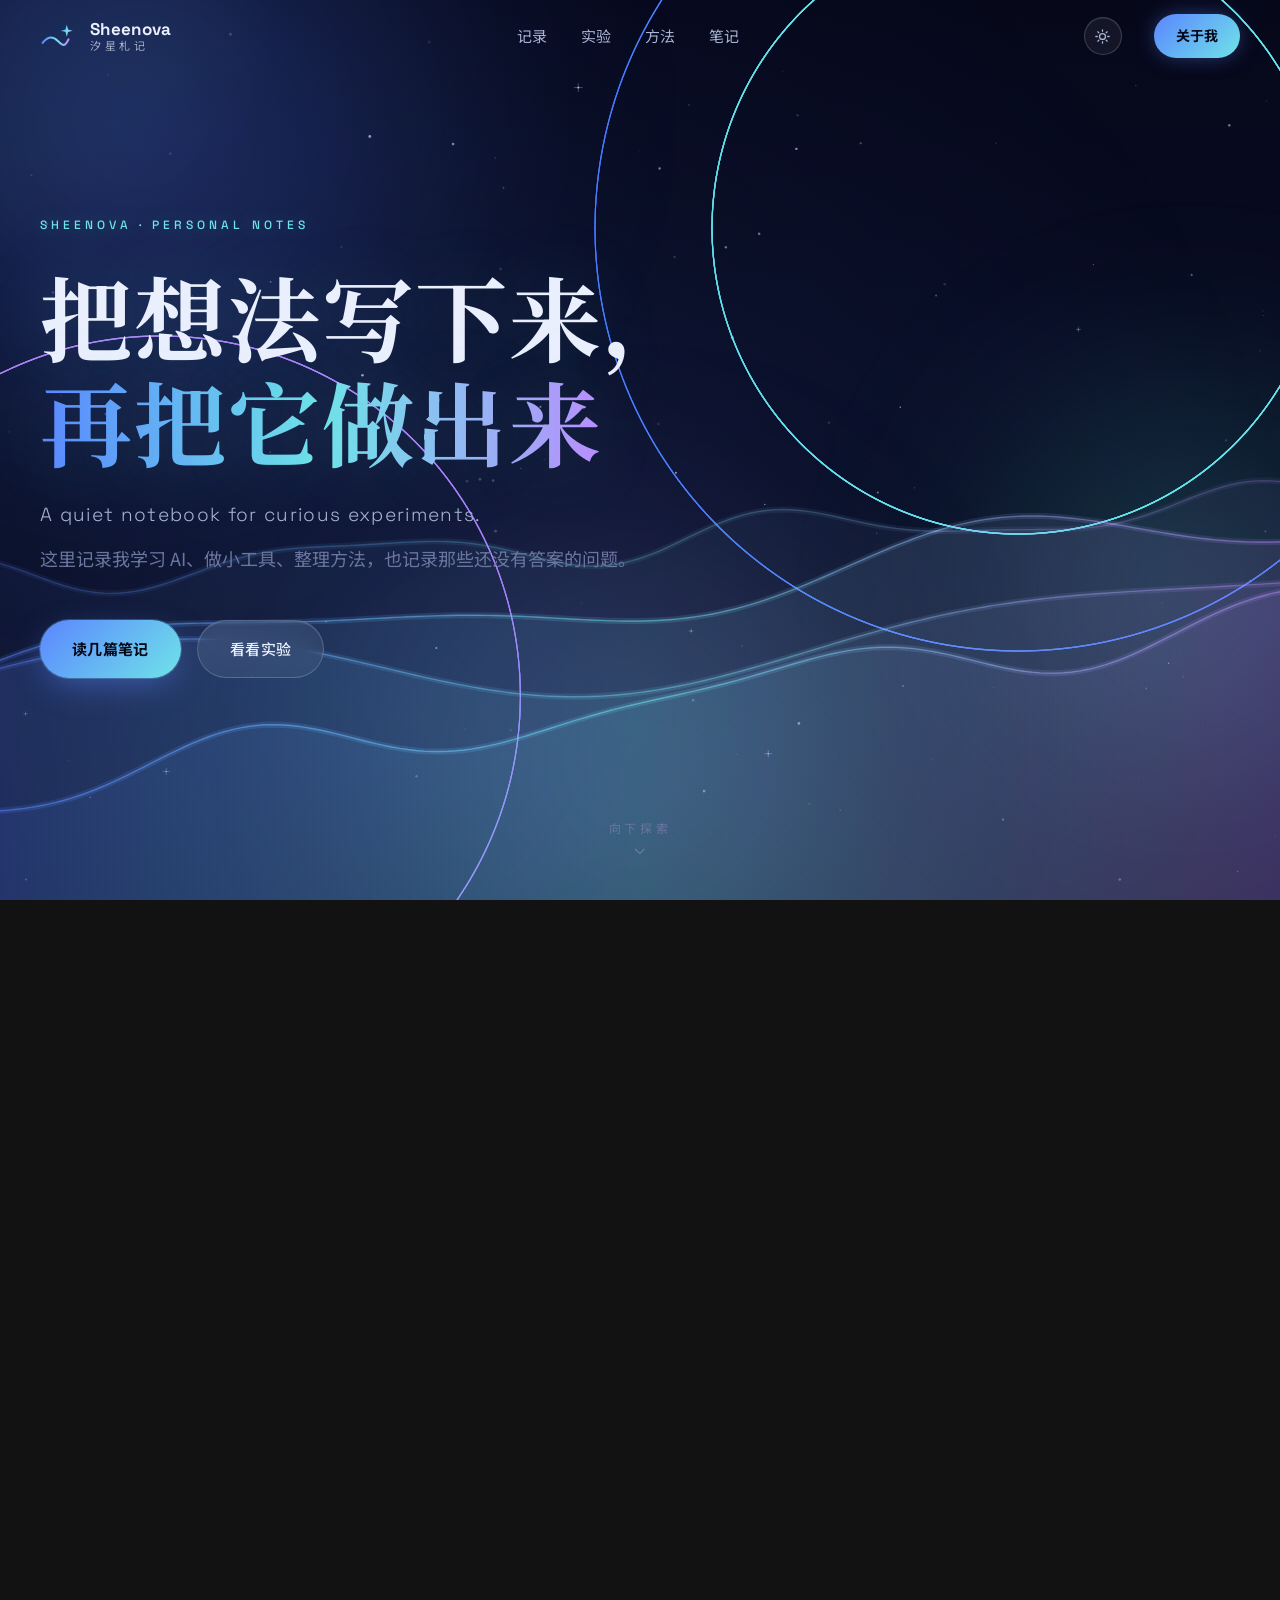
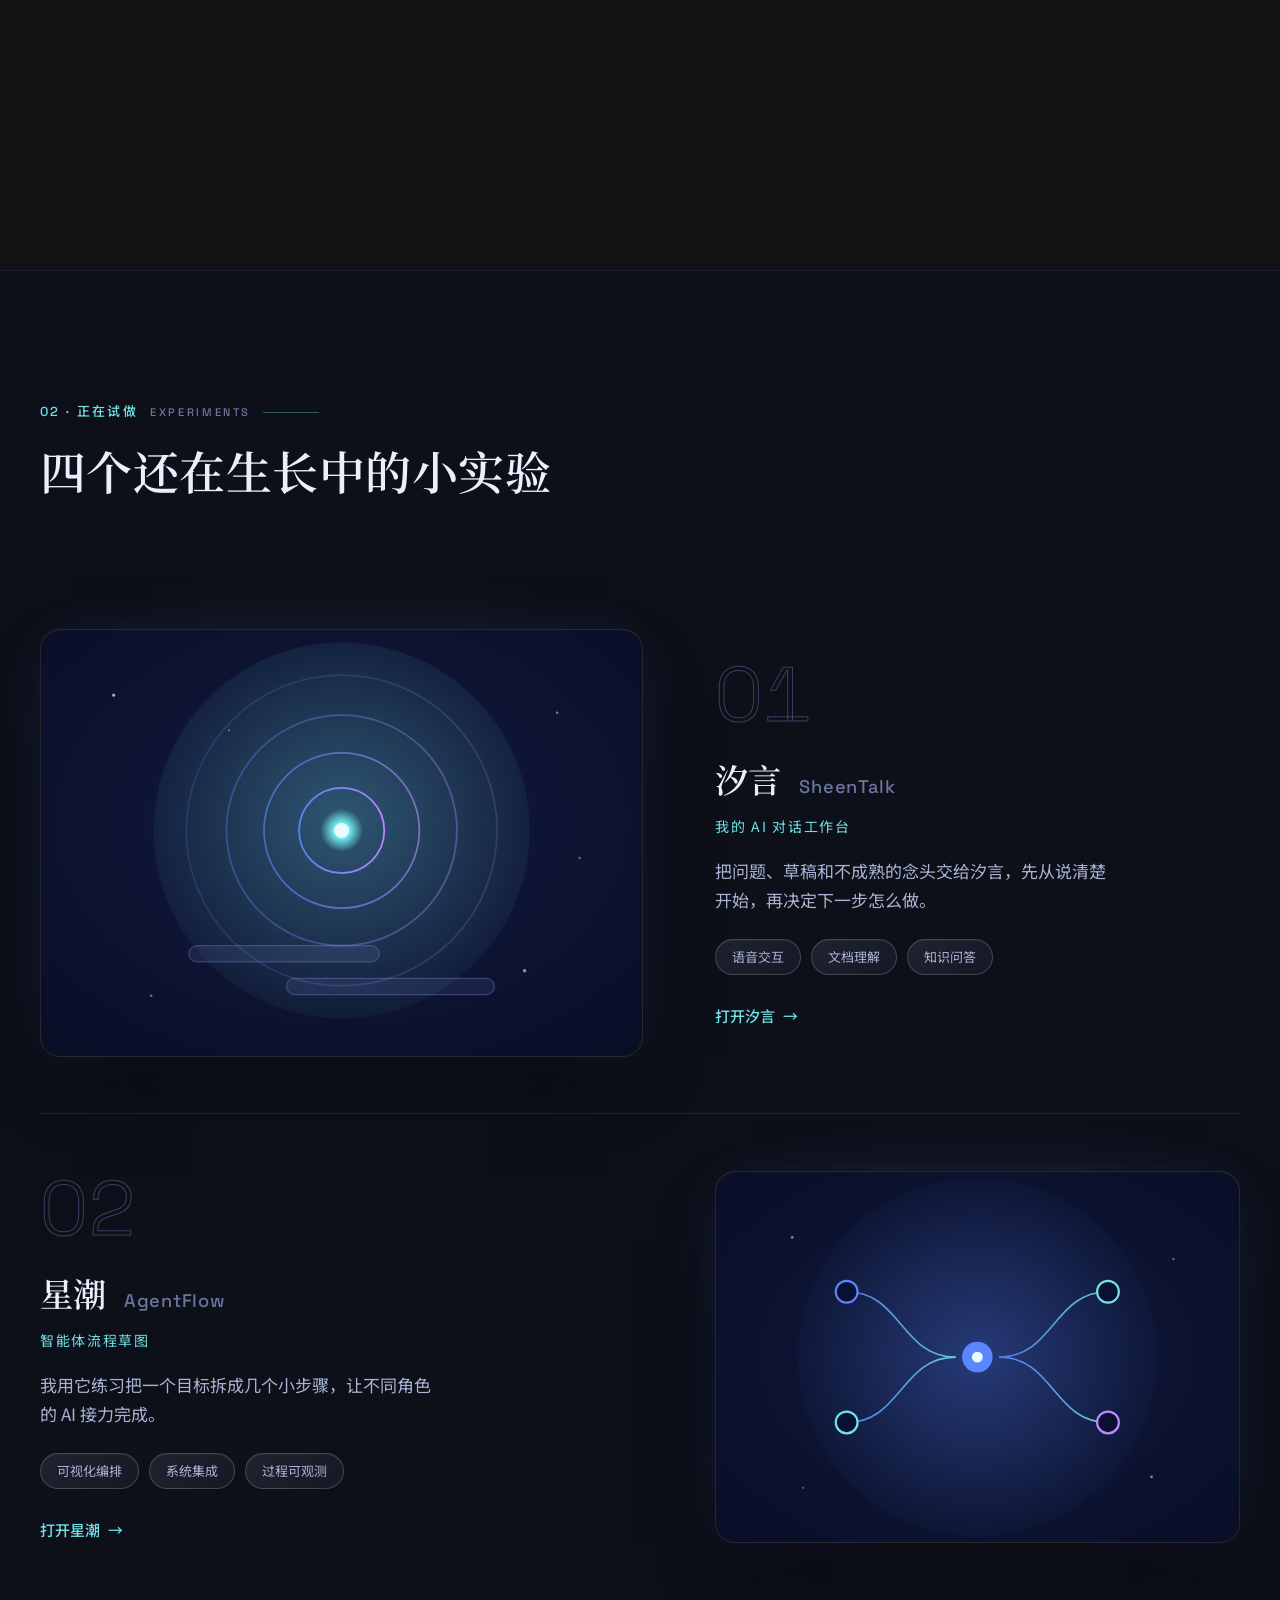
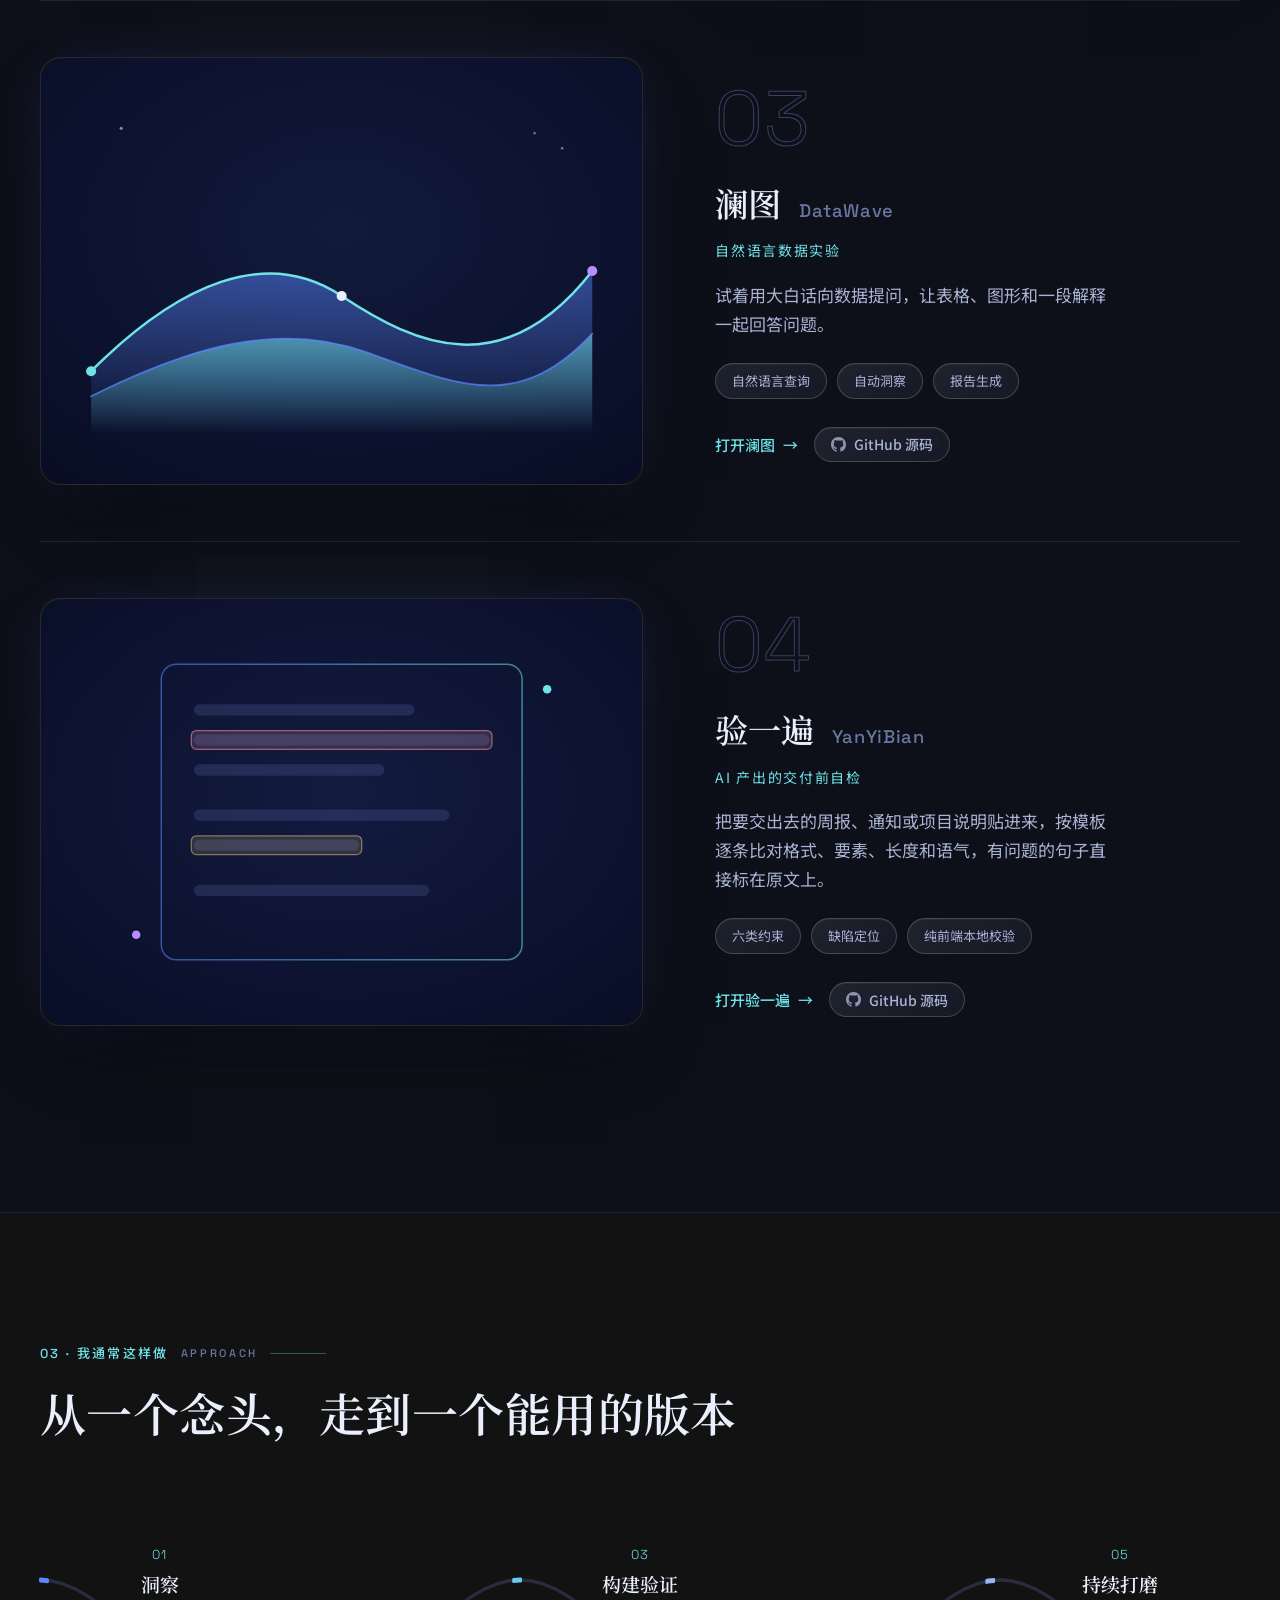
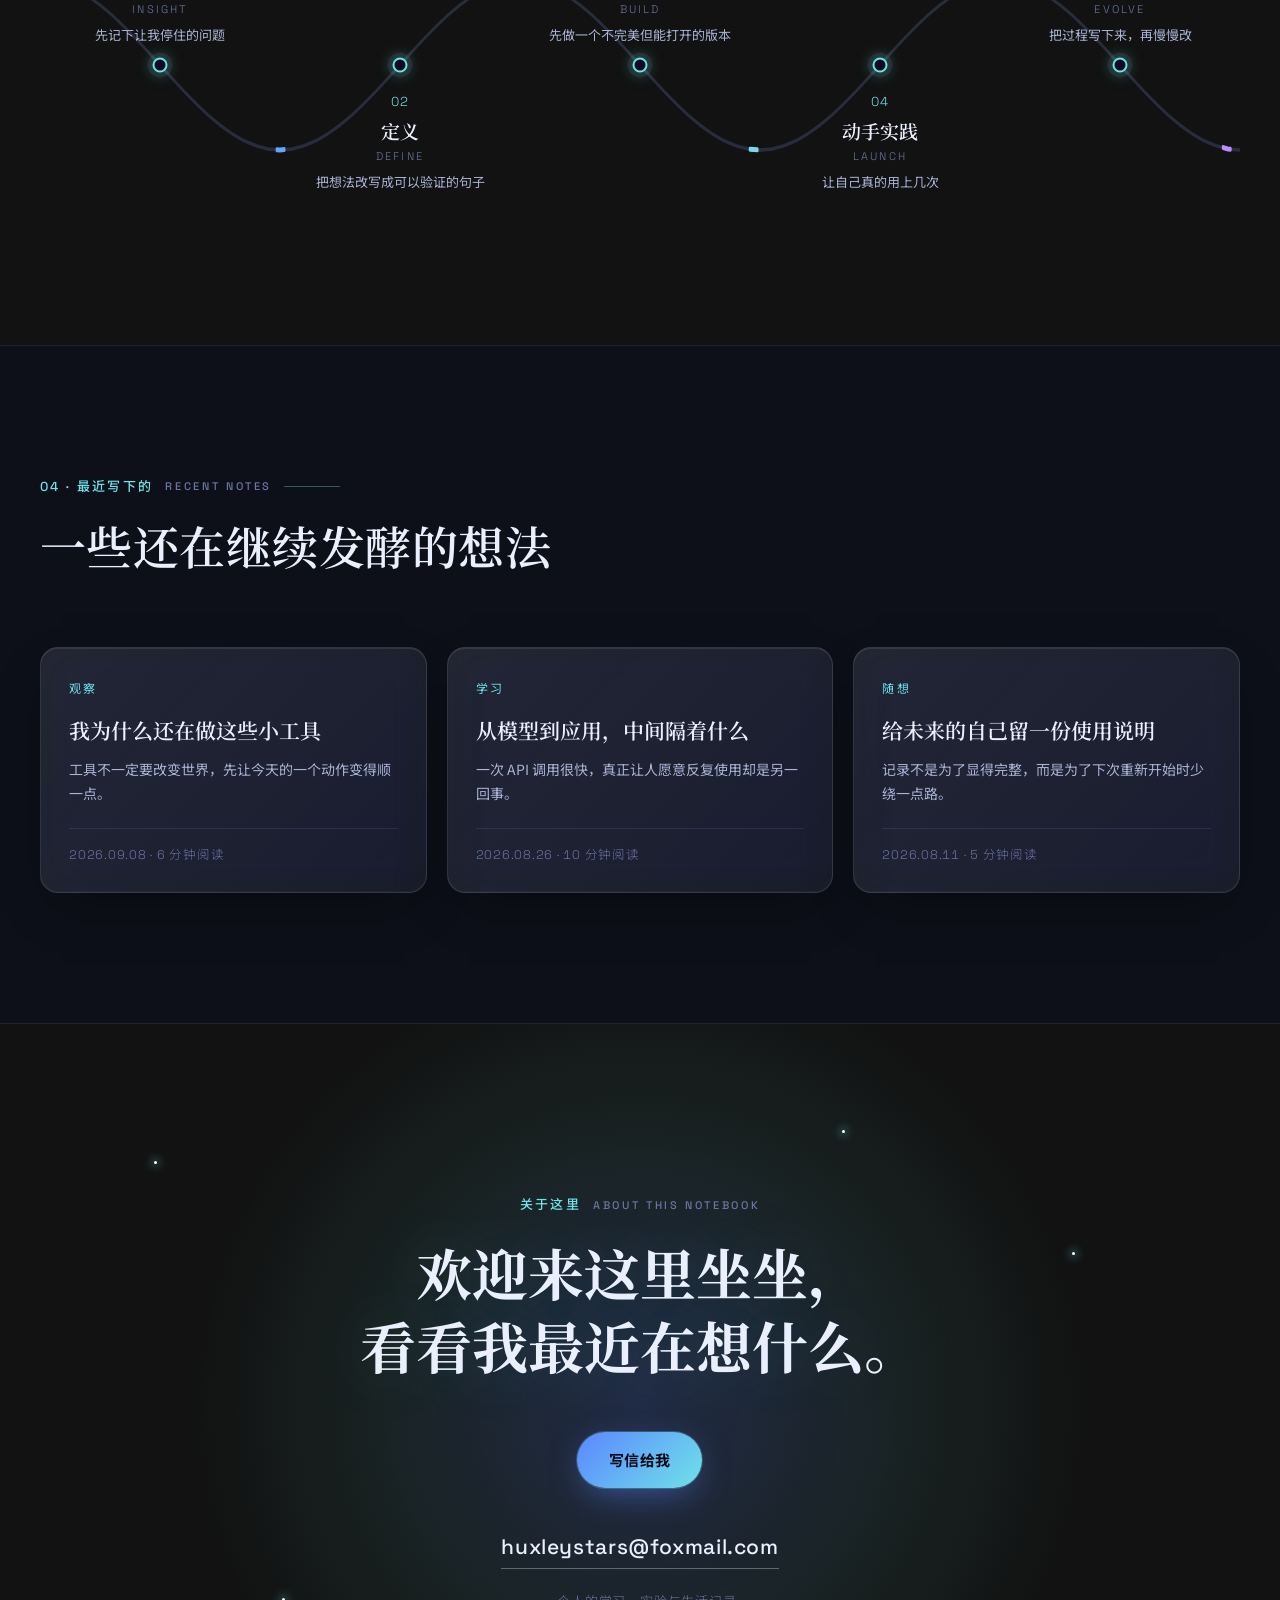
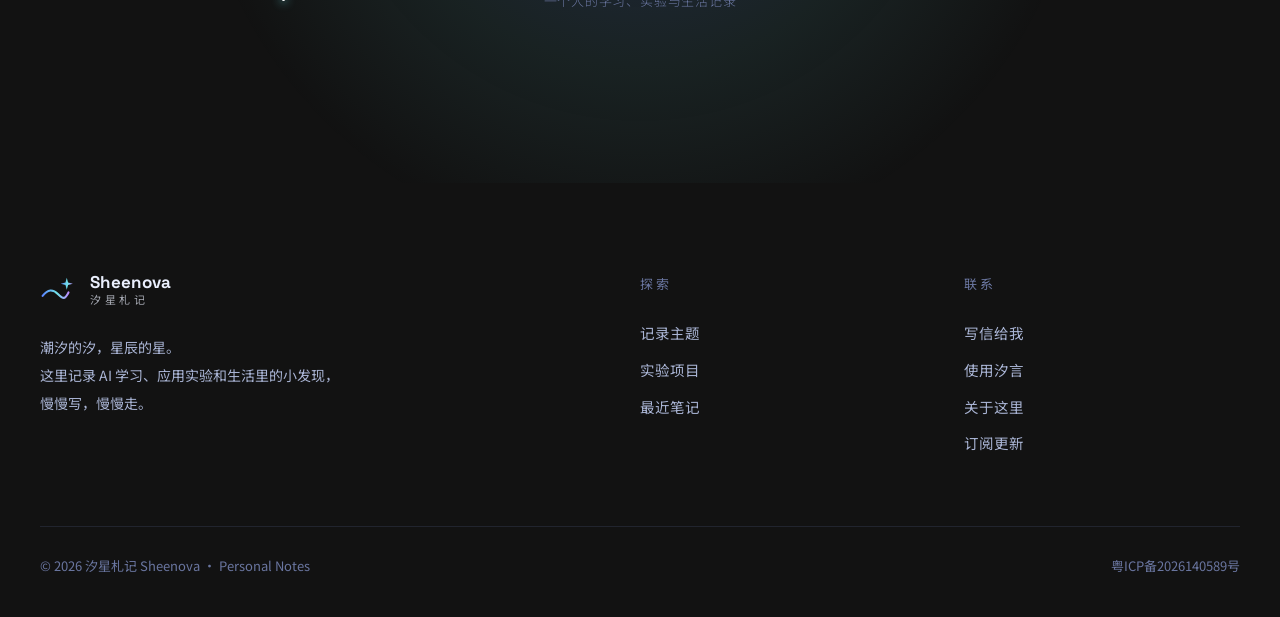
==== commit 42fafb9e: "chore: 指向实际仓库地址 xuhuiay/yanyibian" ====
--- a/index.html
+++ b/index.html
@@ -359,7 +359,7 @@
         </ul>
         <div class="product-links">
           <a class="text-link" href="yanyibian.html">打开验一遍 <span aria-hidden="true">→</span></a>
-          <a class="repo-btn" href="https://github.com/xuhuiay/验一遍" target="_blank" rel="noopener noreferrer">
+          <a class="repo-btn" href="https://github.com/xuhuiay/yanyibian" target="_blank" rel="noopener noreferrer">
             <svg viewBox="0 0 16 16" width="15" height="15" fill="currentColor" aria-hidden="true"><path d="M8 0C3.58 0 0 3.58 0 8c0 3.54 2.29 6.53 5.47 7.59.4.07.55-.17.55-.38 0-.19-.01-.82-.01-1.49-2.01.37-2.53-.49-2.69-.94-.09-.23-.48-.94-.82-1.13-.28-.15-.68-.52-.01-.53.63-.01 1.08.58 1.23.82.72 1.21 1.87.87 2.33.66.07-.52.28-.87.51-1.07-1.78-.2-3.64-.89-3.64-3.95 0-.87.31-1.59.82-2.15-.08-.2-.36-1.02.08-2.12 0 0 .67-.21 2.2.82.64-.18 1.32-.27 2-.27s1.36.09 2 .27c1.53-1.04 2.2-.82 2.2-.82.44 1.1.16 1.92.08 2.12.51.56.82 1.27.82 2.15 0 3.07-1.87 3.75-3.65 3.95.29.25.54.73.54 1.48 0 1.07-.01 1.93-.01 2.2 0 .21.15.46.55.38A8.01 8.01 0 0 0 16 8c0-4.42-3.58-8-8-8z"/></svg>
             GitHub 源码
           </a>
